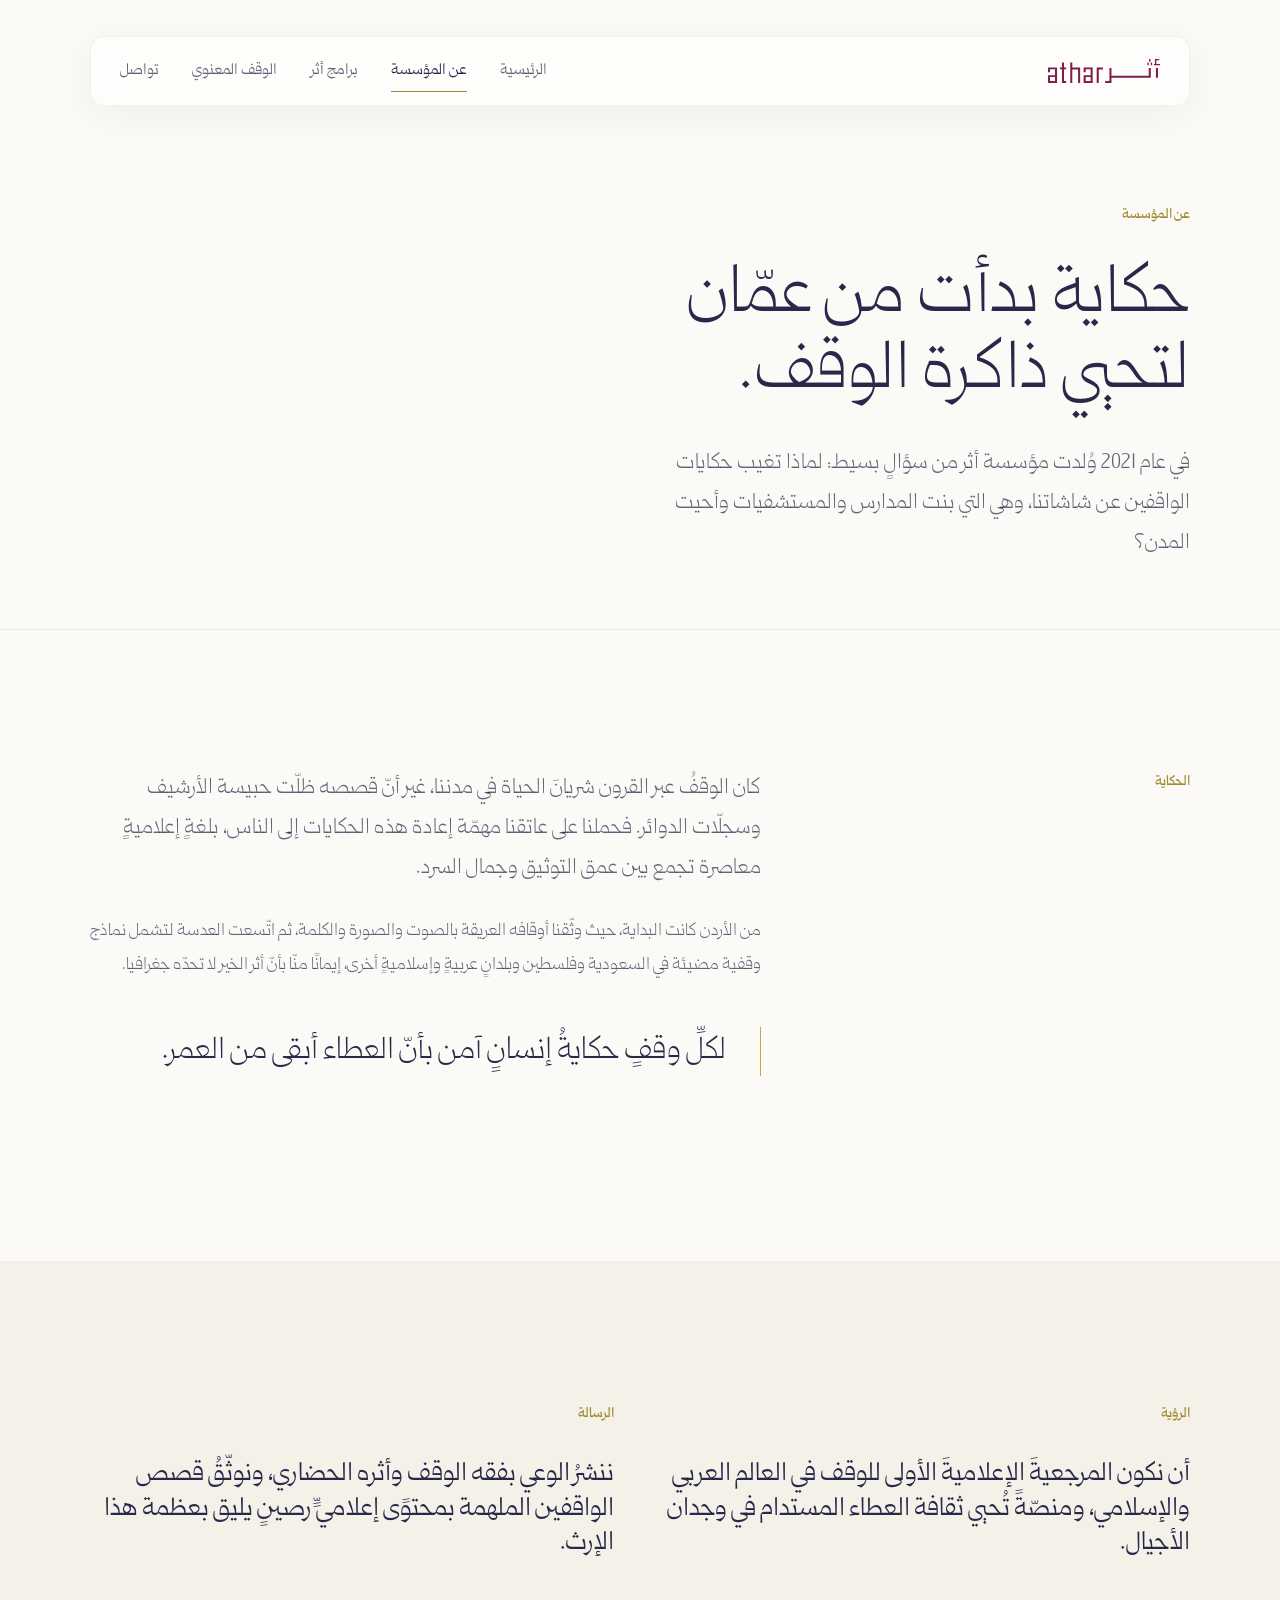
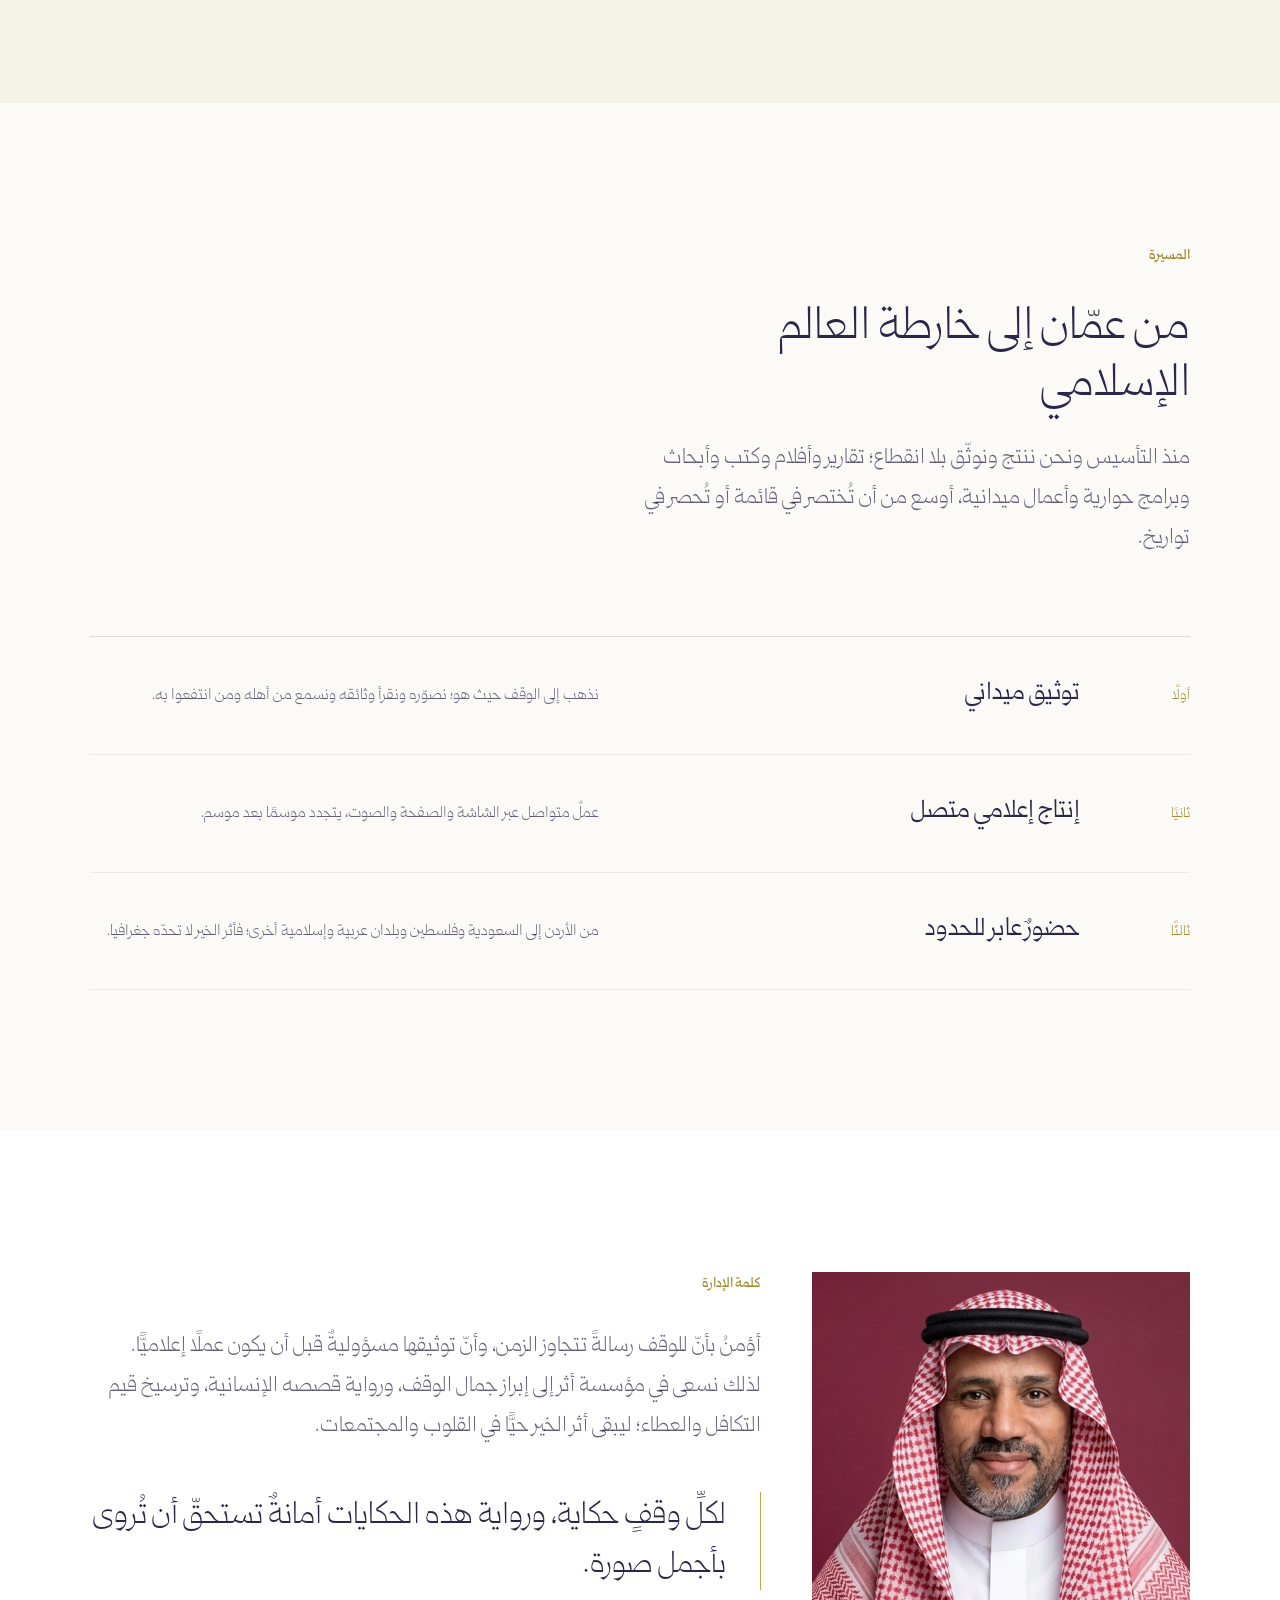
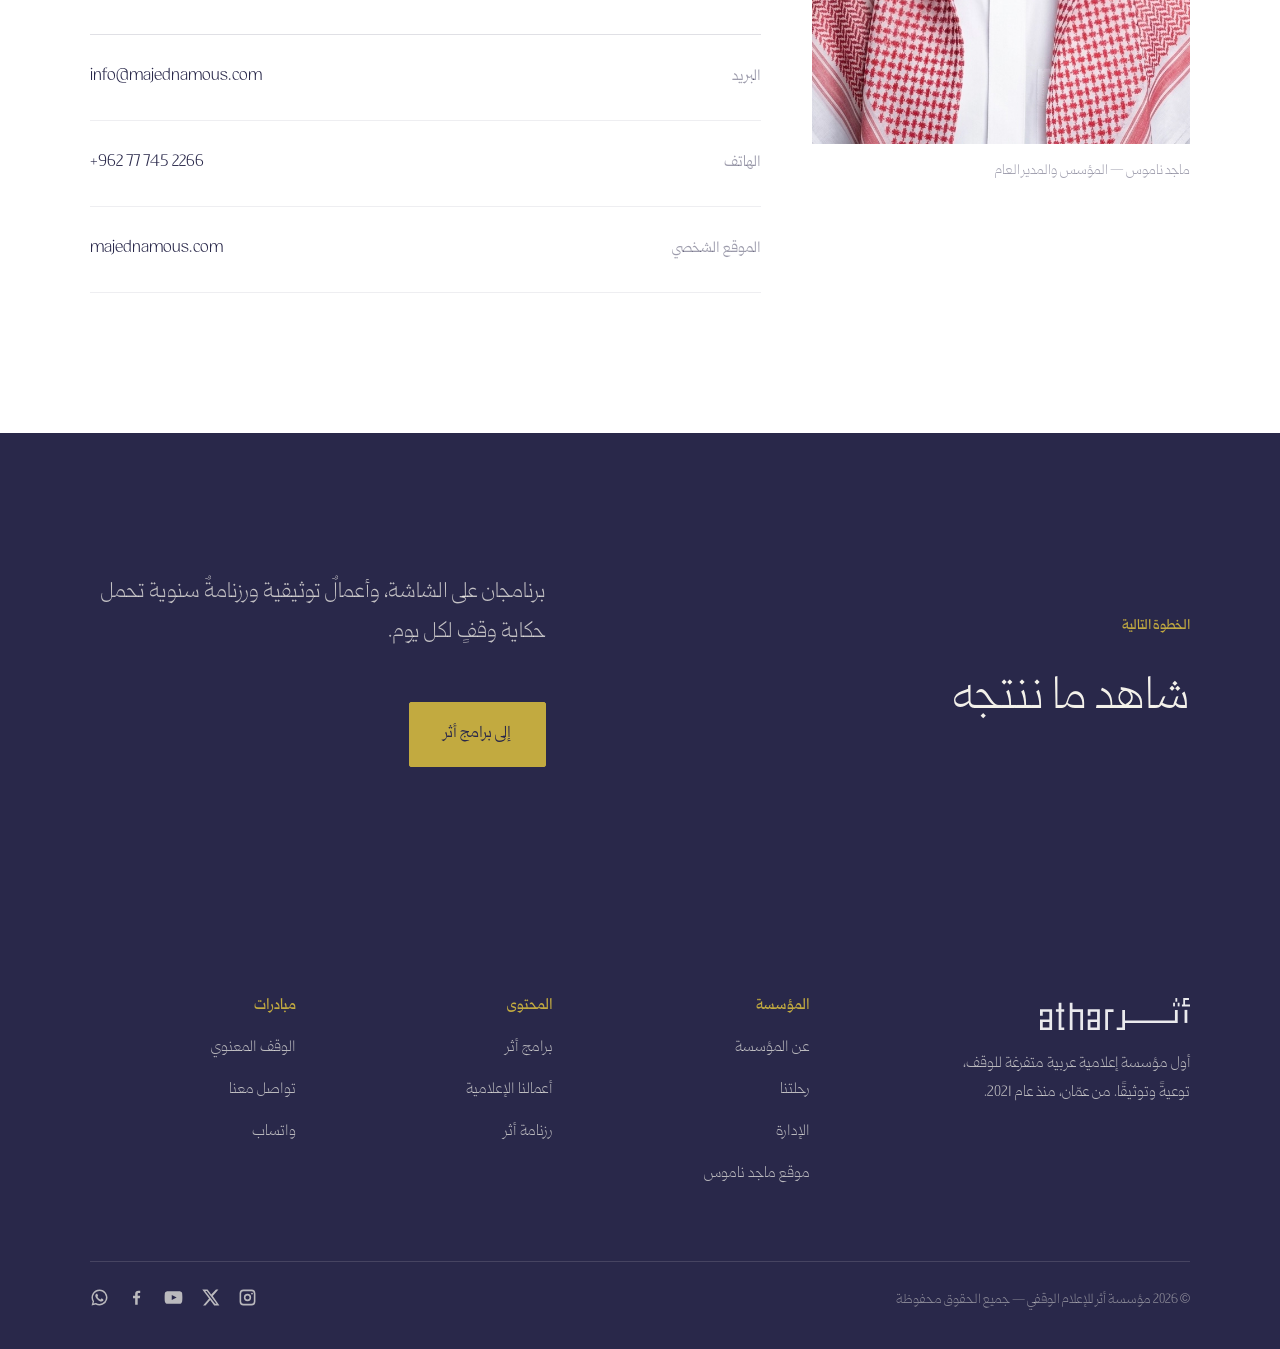
==== about.html @ 93c32d89 "-" ====
<!DOCTYPE html>
<html lang="ar" dir="rtl">
<head>
<meta charset="UTF-8">
<meta name="viewport" content="width=device-width, initial-scale=1">
<title>عن المؤسسة — مؤسسة أثر للإعلام الوقفي</title>
<meta name="description" content="حكاية مؤسسة أثر للإعلام الوقفي منذ تأسيسها في عمّان عام 2021: الرؤية والرسالة، ومسيرة خمس سنوات في توثيق الوقف والتوعية به.">
<link rel="canonical" href="https://atharwaqf.com/about.html">
<meta property="og:type" content="website">
<meta property="og:title" content="عن مؤسسة أثر للإعلام الوقفي">
<meta property="og:description" content="حكاية بدأت من عمّان لتحيي ذاكرة الوقف.">
<meta name="theme-color" content="#fbfaf6">
<link rel="icon" type="image/svg+xml" href="assets/img/logo-v.svg">
<link rel="preload" href="assets/fonts/Qomra-Light.otf" as="font" type="font/otf" crossorigin>
<link rel="stylesheet" href="assets/css/athar.css?v=1">
</head>
<body>
<a href="#main" class="skip-link">تجاوز إلى المحتوى</a>

<header class="header" id="header">
  <div class="container">
    <div class="bar">
      <a href="index.html" class="brand" aria-label="مؤسسة أثر — الصفحة الرئيسية">
        <img src="assets/img/logo-h.svg" alt="مؤسسة أثر للإعلام الوقفي" width="112" height="24">
      </a>
      <nav class="nav" id="nav" aria-label="التنقل الرئيسي">
        <a href="index.html">الرئيسية</a>
        <a href="about.html">عن المؤسسة</a>
        <a href="programs.html">برامج أثر</a>
        <a href="certificate.html">الوقف المعنوي</a>
        <a href="contact.html">تواصل</a>
      </nav>
      <button class="nav-toggle" id="navToggle" aria-expanded="false" aria-controls="nav" aria-label="فتح القائمة">
        <span></span><span></span>
      </button>
    </div>
  </div>
</header>

<main id="main">

  <section class="page-head">
    <div class="container">
      <span class="eyebrow" data-r>عن المؤسسة</span>
      <h1 class="display" data-r>حكاية بدأت من عمّان<br>لتحيي ذاكرة الوقف.</h1>
      <p class="lead" data-r>
        في عام <span class="num">2021</span> وُلدت مؤسسة أثر من سؤالٍ بسيط: لماذا تغيب حكايات
        الواقفين عن شاشاتنا، وهي التي بنت المدارس والمستشفيات وأحيت المدن؟
      </p>
    </div>
  </section>

  <section class="section section--rule">
    <div class="container">
      <div class="grid g-side">
        <div data-r><span class="eyebrow">الحكاية</span></div>
        <div data-r>
          <p class="lead">
            كان الوقفُ عبر القرون شريانَ الحياة في مدننا، غير أنّ قصصه ظلّت حبيسة الأرشيف
            وسجلّات الدوائر. فحملنا على عاتقنا مهمّة إعادة هذه الحكايات إلى الناس، بلغةٍ
            إعلاميةٍ معاصرة تجمع بين عمق التوثيق وجمال السرد.
          </p>
          <p class="muted">
            من الأردن كانت البداية، حيث وثّقنا أوقافه العريقة بالصوت والصورة والكلمة، ثم
            اتّسعت العدسة لتشمل نماذج وقفية مضيئة في السعودية وفلسطين وبلدانٍ عربيةٍ
            وإسلاميةٍ أخرى، إيمانًا منّا بأنّ أثر الخير لا تحدّه جغرافيا.
          </p>
          <blockquote class="quote">
            لكلِّ وقفٍ حكايةُ إنسانٍ آمن بأنّ العطاء أبقى من العمر.
          </blockquote>
        </div>
      </div>
    </div>
  </section>

  <section class="section section--sand">
    <div class="container">
      <div class="grid g-2">
        <div data-r>
          <span class="eyebrow">الرؤية</span>
          <p class="title-sm measure-sm">
            أن نكون المرجعيةَ الإعلاميةَ الأولى للوقف في العالم العربي والإسلامي،
            ومنصّةً تُحيي ثقافة العطاء المستدام في وجدان الأجيال.
          </p>
        </div>
        <div data-r>
          <span class="eyebrow">الرسالة</span>
          <p class="title-sm measure-sm">
            ننشرُ الوعي بفقه الوقف وأثره الحضاري، ونوثّقُ قصص الواقفين الملهمة
            بمحتوًى إعلاميٍّ رصينٍ يليق بعظمة هذا الإرث.
          </p>
        </div>
      </div>
    </div>
  </section>

  <section class="section" id="journey">
    <div class="container">
      <div class="section-head" data-r>
        <span class="eyebrow">المسيرة</span>
        <h2 class="title">من عمّان إلى خارطة العالم الإسلامي</h2>
        <p class="lead">
          منذ التأسيس ونحن ننتج ونوثّق بلا انقطاع؛ تقارير وأفلام وكتب وأبحاث وبرامج
          حوارية وأعمال ميدانية، أوسع من أن تُختصر في قائمة أو تُحصر في تواريخ.
        </p>
      </div>

      <div class="index-list" data-r-group>
        <article class="index-item">
          <span class="n">أولًا</span>
          <h3>توثيق ميداني</h3>
          <p>نذهب إلى الوقف حيث هو؛ نصوّره ونقرأ وثائقه ونسمع من أهله ومن انتفعوا به.</p>
        </article>
        <article class="index-item">
          <span class="n">ثانيًا</span>
          <h3>إنتاج إعلامي متصل</h3>
          <p>عملٌ متواصل عبر الشاشة والصفحة والصوت، يتجدد موسمًا بعد موسم.</p>
        </article>
        <article class="index-item">
          <span class="n">ثالثًا</span>
          <h3>حضورٌ عابر للحدود</h3>
          <p>من الأردن إلى السعودية وفلسطين وبلدان عربية وإسلامية أخرى؛ فأثر الخير لا تحدّه جغرافيا.</p>
        </article>
      </div>
    </div>
  </section>

  <section class="section section--paper" id="management">
    <div class="container">
      <div class="grid g-side">
        <figure class="figure-block" data-r>
          <img src="assets/img/majed.jpg" alt="ماجد ناموس — المؤسس والمدير العام" loading="lazy">
          <figcaption class="figure-cap">ماجد ناموس — المؤسس والمدير العام</figcaption>
        </figure>
        <div data-r>
          <span class="eyebrow">كلمة الإدارة</span>
          <p class="lead">
            أؤمنُ بأنّ للوقف رسالةً تتجاوز الزمن، وأنّ توثيقها مسؤوليةٌ قبل أن يكون عملًا إعلاميًّا.
            لذلك نسعى في مؤسسة أثر إلى إبراز جمال الوقف، ورواية قصصه الإنسانية، وترسيخ قيم
            التكافل والعطاء؛ ليبقى أثر الخير حيًّا في القلوب والمجتمعات.
          </p>
          <blockquote class="quote">
            لكلِّ وقفٍ حكاية، ورواية هذه الحكايات أمانةٌ تستحقّ أن تُروى بأجمل صورة.
          </blockquote>
          <div class="contact-list" style="margin-top:34px">
            <a href="mailto:info@majednamous.com"><b>البريد</b><span class="lat">info@majednamous.com</span></a>
            <a href="tel:+962777452266"><b>الهاتف</b><span class="num">+962 77 745 2266</span></a>
            <a href="https://majednamous.com" target="_blank" rel="noopener"><b>الموقع الشخصي</b><span class="lat">majednamous.com</span></a>
          </div>
        </div>
      </div>
    </div>
  </section>

  <section class="section section--ink">
    <div class="container">
      <div class="cta" style="padding-block:0">
        <div data-r>
          <span class="eyebrow">الخطوة التالية</span>
          <h2 class="title">شاهد ما ننتجه</h2>
        </div>
        <div data-r>
          <p class="lead">برنامجان على الشاشة، وأعمالٌ توثيقية ورزنامةٌ سنوية تحمل حكاية وقفٍ لكل يوم.</p>
          <div class="actions"><a class="btn btn--gold" href="programs.html">إلى برامج أثر</a></div>
        </div>
      </div>
    </div>
  </section>

</main>

<footer class="footer" id="siteFooter"></footer>
<script src="assets/js/athar.js?v=1" defer></script>
</body>
</html>
---- assets/css/athar.css ----
/* ============================================================
   مؤسسة أثر للإعلام الوقفي — نظام التصميم
   تحريري، فاتح، مينمال. HTML5 / CSS3 فقط.
   ============================================================ */

/* ---------- 1. الخطوط ---------- */
@font-face{font-family:'Qomra';src:url('../fonts/Qomra-Light.otf') format('opentype');font-weight:300;font-display:swap}
@font-face{font-family:'Qomra';src:url('../fonts/Qomra-Regular.otf') format('opentype');font-weight:400;font-display:swap}
@font-face{font-family:'Qomra';src:url('../fonts/Qomra-Medium.otf') format('opentype');font-weight:500;font-display:swap}
@font-face{font-family:'Qomra';src:url('../fonts/Qomra-Bold.otf') format('opentype');font-weight:700;font-display:swap}

/* ---------- 2. الرموز ---------- */
:root{
  --ivory:#fbfaf6;
  --paper:#ffffff;
  --sand:#f4f1e9;
  --ink:#29284a;
  --ink-70:rgba(41,40,74,.72);
  --ink-45:rgba(41,40,74,.46);
  --burgundy:#801d4b;
  --burgundy-deep:#5e1437;
  --gold:#c2aa40;
  --gold-deep:#a08a2e;
  --rule:rgba(41,40,74,.14);
  --rule-soft:rgba(41,40,74,.08);

  --container:1220px;
  --gutter:clamp(20px,5vw,60px);
  --section:clamp(76px,11vw,150px);

  --ease:cubic-bezier(.22,.68,.24,1);
  --t:.5s var(--ease);
}

/* ---------- 3. الأساس ---------- */
*,*::before,*::after{box-sizing:border-box}
html{-webkit-text-size-adjust:100%;scroll-behavior:smooth}
@media (prefers-reduced-motion:reduce){html{scroll-behavior:auto}}
body{
  margin:0;background:var(--ivory);color:var(--ink);
  font-family:'Qomra',-apple-system,'Segoe UI',Tahoma,sans-serif;
  font-weight:300;font-size:clamp(1rem,.96rem + .25vw,1.09rem);
  line-height:1.95;letter-spacing:0;
  -webkit-font-smoothing:antialiased;text-rendering:optimizeLegibility;
}
img,svg,video{max-width:100%;display:block}
a{color:inherit;text-decoration:none}
button,input,select{font:inherit;color:inherit}
h1,h2,h3,h4{margin:0;font-weight:300;line-height:1.22;letter-spacing:0}
p{margin:0 0 1.15em}
p:last-child{margin-bottom:0}
::selection{background:rgba(194,170,64,.3)}
:focus-visible{outline:2px solid var(--burgundy);outline-offset:3px;border-radius:2px}
.num,.lat{font-variant-numeric:lining-nums;direction:ltr;unicode-bidi:isolate}

.skip-link{position:absolute;inset-inline-start:-9999px;top:0;z-index:200;background:var(--ink);color:#fff;padding:12px 20px}
.skip-link:focus{inset-inline-start:12px;top:12px}

/* ---------- 4. التخطيط ---------- */
.container{width:100%;max-width:var(--container);margin-inline:auto;padding-inline:var(--gutter)}
.section{padding-block:var(--section)}
.section--rule{border-top:1px solid var(--rule-soft)}
.section--paper{background:var(--paper)}
.section--sand{background:var(--sand)}
.section--ink{background:var(--ink);color:#f3f1ea}
.section--ink .eyebrow{color:var(--gold)}
.section--ink .lead,.section--ink p{color:rgba(243,241,234,.76)}

.grid{display:grid;gap:clamp(28px,4vw,64px)}
.g-2{grid-template-columns:repeat(2,1fr)}
.g-3{grid-template-columns:repeat(3,1fr)}
.g-side{grid-template-columns:minmax(0,.9fr) minmax(0,1.6fr)}
@media (max-width:900px){.g-2,.g-3,.g-side{grid-template-columns:1fr}}

/* ---------- 5. الطباعة ---------- */
.eyebrow{
  display:block;font-size:.85rem;font-weight:500;
  color:var(--gold-deep);margin-bottom:clamp(18px,2.4vw,30px);
}
.display{font-size:clamp(2.5rem,7.4vw,5.6rem);line-height:1.14;font-weight:300}
.title{font-size:clamp(1.85rem,3.6vw,3.05rem);line-height:1.24}
.title-sm{font-size:clamp(1.28rem,2vw,1.6rem);line-height:1.35;font-weight:400}
.lead{font-size:clamp(1.08rem,1.05rem + .5vw,1.35rem);line-height:1.85;color:var(--ink-70)}
.muted{color:var(--ink-70)}
.measure{max-width:62ch}
.measure-sm{max-width:46ch}
.gold{color:var(--gold-deep)}
.burgundy{color:var(--burgundy)}

.section-head{margin-bottom:clamp(44px,6vw,84px);max-width:70ch}
.section-head .lead{margin-top:clamp(18px,2vw,26px)}

/* ---------- 6. الروابط والأزرار ---------- */
.link{
  display:inline-flex;align-items:center;gap:12px;font-weight:400;
  padding-bottom:6px;border-bottom:1px solid var(--rule);transition:border-color var(--t),color var(--t);
}
.link .a{transition:transform var(--t)}
.link:hover{color:var(--burgundy);border-color:var(--burgundy)}
.link:hover .a{transform:translateX(-6px)}

.btn{
  display:inline-flex;align-items:center;justify-content:center;gap:12px;
  padding:16px 34px;border:1px solid var(--ink);border-radius:2px;
  background:var(--ink);color:#fff;font-weight:400;font-size:1rem;cursor:pointer;
  transition:background var(--t),color var(--t),border-color var(--t);
}
.btn:hover{background:var(--burgundy);border-color:var(--burgundy)}
.btn--ghost{background:transparent;color:var(--ink);border-color:var(--rule)}
.btn--ghost:hover{background:transparent;color:var(--burgundy);border-color:var(--burgundy)}
.btn--gold{background:var(--gold);border-color:var(--gold);color:var(--ink)}
.btn--gold:hover{background:var(--gold-deep);border-color:var(--gold-deep);color:#fff}
.actions{display:flex;flex-wrap:wrap;gap:16px;margin-top:clamp(32px,4vw,48px)}

/* ---------- 7. الترويسة ---------- */
.header{position:sticky;top:clamp(10px,1.4vw,18px);z-index:100;padding-top:clamp(10px,1.4vw,18px)}
.bar{
  position:relative;display:flex;align-items:center;justify-content:space-between;gap:24px;
  height:clamp(58px,6vw,70px);padding-inline:clamp(18px,2.4vw,30px);
}
/* الخلفية الزجاجية على طبقة مستقلة حتى لا تحصر القائمة المنسدلة */
.bar::before{
  content:'';position:absolute;inset:0;z-index:-1;border-radius:14px;
  background:rgba(255,255,255,.66);
  backdrop-filter:blur(22px) saturate(150%);-webkit-backdrop-filter:blur(22px) saturate(150%);
  border:1px solid rgba(41,40,74,.06);
  box-shadow:0 8px 34px rgba(41,40,74,.05);
  transition:background var(--t),box-shadow var(--t);
}
.header.is-scrolled .bar::before{background:rgba(255,255,255,.84);box-shadow:0 10px 40px rgba(41,40,74,.07)}
.brand img{width:clamp(88px,9vw,112px);height:auto}
.nav{display:flex;align-items:center;gap:clamp(20px,2.6vw,38px)}
.nav a{position:relative;font-size:.96rem;font-weight:400;color:var(--ink-70);padding-block:6px;transition:color var(--t)}
.nav a::after{content:'';position:absolute;inset-inline-start:0;bottom:0;height:1px;width:0;background:var(--gold-deep);transition:width var(--t)}
.nav a:hover{color:var(--ink)}
.nav a:hover::after,.nav a[aria-current="page"]::after{width:100%}
.nav a[aria-current="page"]{color:var(--ink)}

/* زر القائمة: خطان عريضان فقط */
.nav-toggle{
  display:none;width:34px;height:26px;padding:0;border:0;background:transparent;cursor:pointer;
  flex-direction:column;align-items:flex-end;justify-content:center;gap:6px;
}
.nav-toggle span{display:block;width:28px;height:3px;border-radius:1px;background:var(--ink);transition:transform .38s var(--ease),opacity .28s var(--ease)}
.nav-toggle[aria-expanded="true"] span:nth-child(1){transform:translateY(4.5px) rotate(45deg)}
.nav-toggle[aria-expanded="true"] span:nth-child(2){transform:translateY(-4.5px) rotate(-45deg)}

@media (max-width:900px){
  .nav-toggle{display:flex}
  .nav{
    position:fixed;inset:0;background:rgba(251,250,246,.94);
    backdrop-filter:blur(26px);-webkit-backdrop-filter:blur(26px);
    flex-direction:column;justify-content:center;align-items:flex-start;gap:6px;padding:0 var(--gutter);
    opacity:0;visibility:hidden;transform:translateY(-6px);
    transition:opacity .4s var(--ease),transform .4s var(--ease),visibility .4s;
  }
  .nav.is-open{opacity:1;visibility:visible;transform:none}
  .nav a{font-size:clamp(1.55rem,7vw,2.1rem);color:var(--ink);padding-block:16px;width:100%;border-bottom:1px solid var(--rule-soft)}
  .nav a::after{display:none}
}

/* ---------- 8. الواجهة ---------- */
.hero{padding-block:clamp(70px,10vw,140px) clamp(50px,7vw,96px)}
.hero .display{max-width:16ch}
.hero .lead{margin-top:clamp(26px,3vw,40px);max-width:52ch}
.hero-meta{
  margin-top:clamp(56px,8vw,104px);padding-top:clamp(26px,3vw,38px);
  border-top:1px solid var(--rule);display:grid;grid-template-columns:repeat(3,1fr);gap:24px;
}
.hero-meta div{display:flex;flex-direction:column;gap:6px}
.hero-meta b{font-size:clamp(1.6rem,2.6vw,2.3rem);font-weight:300;line-height:1}
.hero-meta span{font-size:.92rem;color:var(--ink-45)}
@media (max-width:640px){.hero-meta{grid-template-columns:1fr;gap:22px}}

/* شريط بصري رفيع */
.strip{display:grid;grid-template-columns:repeat(4,1fr);gap:2px;background:var(--rule-soft)}
.strip figure{margin:0;aspect-ratio:9/13;overflow:hidden;background:var(--sand)}
.strip video,.strip img{width:100%;height:100%;object-fit:cover;filter:saturate(.92)}
@media (max-width:760px){.strip{grid-template-columns:repeat(2,1fr)}}

/* ---------- 9. القوائم التحريرية ---------- */
.index-list{border-top:1px solid var(--rule)}
.index-item{
  display:grid;grid-template-columns:4.5rem minmax(0,1fr) minmax(0,1.15fr);gap:clamp(16px,3vw,48px);
  padding-block:clamp(26px,3.4vw,42px);border-bottom:1px solid var(--rule-soft);align-items:baseline;
}
.index-item .n{font-size:.9rem;color:var(--gold-deep)}
.index-item h3{font-size:clamp(1.2rem,2vw,1.55rem);font-weight:400}
.index-item p{color:var(--ink-70);font-size:.98rem;margin:0}
@media (max-width:760px){
  .index-item{grid-template-columns:3rem 1fr;gap:14px}
  .index-item p{grid-column:2}
}

/* ---------- 10. الزمن ---------- */
.timeline{border-top:1px solid var(--rule);margin-top:clamp(30px,4vw,50px)}
.tl-row{
  display:grid;grid-template-columns:7rem 1fr;gap:clamp(18px,3vw,44px);
  padding-block:clamp(22px,2.8vw,34px);border-bottom:1px solid var(--rule-soft);
}
.tl-row .y{font-size:1.15rem;color:var(--gold-deep)}
.tl-row h3{font-size:clamp(1.1rem,1.7vw,1.35rem);font-weight:400;margin-bottom:8px}
.tl-row p{color:var(--ink-70);font-size:.97rem;margin:0}
@media (max-width:640px){.tl-row{grid-template-columns:5rem 1fr}}

/* ---------- 11. البرامج ---------- */
.program{border-top:1px solid var(--rule);padding-top:clamp(34px,4vw,56px);margin-top:clamp(46px,6vw,80px)}
.program:first-of-type{margin-top:0}
.program-grid{display:grid;grid-template-columns:minmax(0,1fr) minmax(0,1.25fr);gap:clamp(28px,4vw,64px);align-items:start}
@media (max-width:900px){.program-grid{grid-template-columns:1fr}}
.program-portrait{margin:0;aspect-ratio:4/5;overflow:hidden;background:var(--sand)}
.program-portrait img{width:100%;height:100%;object-fit:cover;filter:grayscale(.12) saturate(.95)}
.program h3{font-size:clamp(1.7rem,3vw,2.4rem);margin-bottom:10px}
.program .host{color:var(--gold-deep);font-size:.95rem;margin-bottom:20px}
.frame{aspect-ratio:16/9;background:var(--ink);margin-top:clamp(30px,4vw,48px)}
.program-grid + .frame{margin-top:clamp(34px,4.5vw,56px)}
.frame iframe{width:100%;height:100%;border:0;display:block}

/* ---------- 12. صورة ونص ---------- */
.figure-block{margin:0}
.figure-block img{width:100%;aspect-ratio:4/5;object-fit:cover;background:var(--sand)}
.figure-cap{margin-top:14px;font-size:.88rem;color:var(--ink-45)}
.quote{
  font-size:clamp(1.3rem,2.4vw,1.95rem);line-height:1.6;font-weight:300;
  border-right:1px solid var(--gold);padding-right:clamp(20px,3vw,34px);
  margin:clamp(28px,4vw,44px) 0;
}

/* البيت الشعري */
.verse{text-align:center;padding-block:clamp(70px,10vw,130px)}
.verse p{font-size:clamp(1.6rem,4.2vw,3.1rem);line-height:1.75;font-weight:300;margin:0}
.verse span{display:block}

/* ---------- 13. المعرض ---------- */
.gallery{display:grid;grid-template-columns:repeat(4,1fr);gap:clamp(10px,1.4vw,18px)}
.gallery img{width:100%;aspect-ratio:9/16;object-fit:cover;background:var(--sand)}
@media (max-width:760px){.gallery{grid-template-columns:repeat(2,1fr)}}

/* ---------- 14. نداء ---------- */
.cta{
  display:grid;grid-template-columns:minmax(0,1.3fr) minmax(0,1fr);gap:clamp(26px,4vw,60px);
  align-items:center;padding-block:clamp(56px,8vw,110px);
}
@media (max-width:900px){.cta{grid-template-columns:1fr}}

/* ---------- 15. بيانات التواصل ---------- */
.contact-list{border-top:1px solid var(--rule)}
.contact-list a,.contact-list div{
  display:flex;justify-content:space-between;align-items:baseline;gap:20px;
  padding-block:clamp(18px,2.4vw,26px);border-bottom:1px solid var(--rule-soft);
  transition:color var(--t),padding var(--t);
}
.contact-list a:hover{color:var(--burgundy);padding-inline-start:8px}
.contact-list b{font-weight:400;color:var(--ink-45);font-size:.95rem}
.contact-list span{font-size:1.05rem}

/* ---------- 16. التذييل ---------- */
.footer{background:var(--ink);color:rgba(243,241,234,.72);padding-block:clamp(56px,7vw,96px) 34px;margin-top:0}
.footer a{color:rgba(243,241,234,.72);transition:color var(--t)}
.footer a:hover{color:var(--gold)}
.footer-grid{display:grid;grid-template-columns:minmax(0,1.6fr) repeat(3,minmax(0,1fr));gap:clamp(28px,4vw,56px)}
@media (max-width:900px){.footer-grid{grid-template-columns:1fr 1fr;gap:34px}}
@media (max-width:560px){.footer-grid{grid-template-columns:1fr}}
.footer-brand img{width:150px;margin-bottom:20px;filter:brightness(0) invert(1) opacity(.9)}
.footer-brand p{font-size:.95rem;max-width:34ch;line-height:1.9}
.footer h4{font-size:.9rem;font-weight:500;color:var(--gold);margin-bottom:18px}
.footer nav{display:flex;flex-direction:column;gap:12px;font-size:.96rem}
.footer-bottom{
  margin-top:clamp(44px,6vw,72px);padding-top:26px;border-top:1px solid rgba(243,241,234,.14);
  display:flex;flex-wrap:wrap;gap:14px;justify-content:space-between;font-size:.85rem;color:rgba(243,241,234,.5);
}
.footer-social{display:flex;gap:18px}
.footer-social a{display:inline-flex}
.footer-social svg{width:19px;height:19px;fill:currentColor}

/* ---------- 17. صفحة داخلية ---------- */
.page-head{padding-block:clamp(72px,9vw,124px) clamp(34px,5vw,66px)}
.page-head .display{font-size:clamp(2.2rem,5.6vw,4.2rem);max-width:18ch}
.page-head .lead{margin-top:clamp(22px,2.6vw,32px);max-width:56ch}

/* ---------- 18. الشهادة ---------- */
.cert-grid{display:grid;grid-template-columns:minmax(0,.85fr) minmax(0,1.15fr);gap:clamp(30px,4vw,64px);align-items:start}
@media (max-width:900px){.cert-grid{grid-template-columns:1fr}}
.cert-form{border-top:1px solid var(--rule);padding-top:clamp(26px,3vw,38px)}
.field{margin-bottom:clamp(22px,3vw,32px)}
.field > label,.field-label{display:block;font-size:.95rem;color:var(--ink-45);margin-bottom:10px}
.field input[type="text"]{
  width:100%;padding:14px 0;background:transparent;border:0;border-bottom:1px solid var(--rule);
  font-size:1.08rem;transition:border-color var(--t);
}
.field input[type="text"]:focus{outline:none;border-bottom-color:var(--burgundy)}
.field input::placeholder{color:var(--ink-45);font-weight:300}
.hint{display:block;margin-top:10px;font-size:.84rem;color:var(--ink-45)}
.switch{display:flex;gap:0;border:1px solid var(--rule);border-radius:2px;overflow:hidden;width:max-content}
.switch input{position:absolute;opacity:0;pointer-events:none}
.switch label{padding:12px 30px;cursor:pointer;font-size:.98rem;color:var(--ink-70);transition:background var(--t),color var(--t)}
.switch input:checked + label{background:var(--ink);color:#fff}
.switch input:focus-visible + label{outline:2px solid var(--burgundy);outline-offset:-2px}
.cert-canvas{border:1px solid var(--rule);background:var(--paper)}
.cert-canvas canvas{width:100%;height:auto;display:block}
.cert-msg{margin-top:20px;font-size:.95rem;min-height:1.5em}
.cert-msg.error{color:var(--burgundy)}
.cert-msg.success{color:var(--gold-deep)}
.steps{display:grid;grid-template-columns:repeat(3,1fr);gap:clamp(20px,3vw,44px);border-top:1px solid var(--rule);padding-top:clamp(24px,3vw,34px);margin-bottom:clamp(40px,5vw,70px)}
.steps h4{font-size:1.05rem;font-weight:400;margin-bottom:8px}
.steps p{font-size:.93rem;color:var(--ink-70);margin:0}
.steps .n{display:block;font-size:.9rem;color:var(--gold-deep);margin-bottom:12px}
@media (max-width:760px){.steps{grid-template-columns:1fr;gap:26px}}

/* ---------- 19. الحركة ---------- */
[data-r]{opacity:0;transform:translateY(14px);transition:opacity .8s var(--ease),transform .8s var(--ease)}
[data-r].in{opacity:1;transform:none}
[data-r-group] > *{opacity:0;transform:translateY(14px);transition:opacity .8s var(--ease),transform .8s var(--ease)}
[data-r-group].in > *{opacity:1;transform:none}
@media (prefers-reduced-motion:reduce){
  [data-r],[data-r-group] > *{opacity:1;transform:none;transition:none}
}

/* ---------- 20. حماية الوسائط ---------- */
img,video,canvas,picture,svg{
  -webkit-user-drag:none;-khtml-user-drag:none;-moz-user-drag:none;-o-user-drag:none;user-drag:none;
  -webkit-user-select:none;-ms-user-select:none;user-select:none;
  -webkit-touch-callout:none;
}
/* الوسائط لا تلتقط مؤشر الفأرة، فلا تظهر خيارات الصورة في قائمة الزر الأيمن */
.strip video,.strip img,.gallery img,.program-portrait img,.figure-block img,
.cert-canvas canvas,.brand img,.footer-brand img{pointer-events:none}
/* طبقة شفافة فوق الوسائط تمنع السحب والحفظ المباشر */
.strip figure,.program-portrait,.figure-block,.cert-canvas{position:relative}
.strip figure::after,.program-portrait::after,.figure-block::after,.cert-canvas::after{
  content:'';position:absolute;inset:0;z-index:2;background:transparent
}
.gallery{position:relative}
.gallery::after{content:'';position:absolute;inset:0;z-index:2;background:transparent}
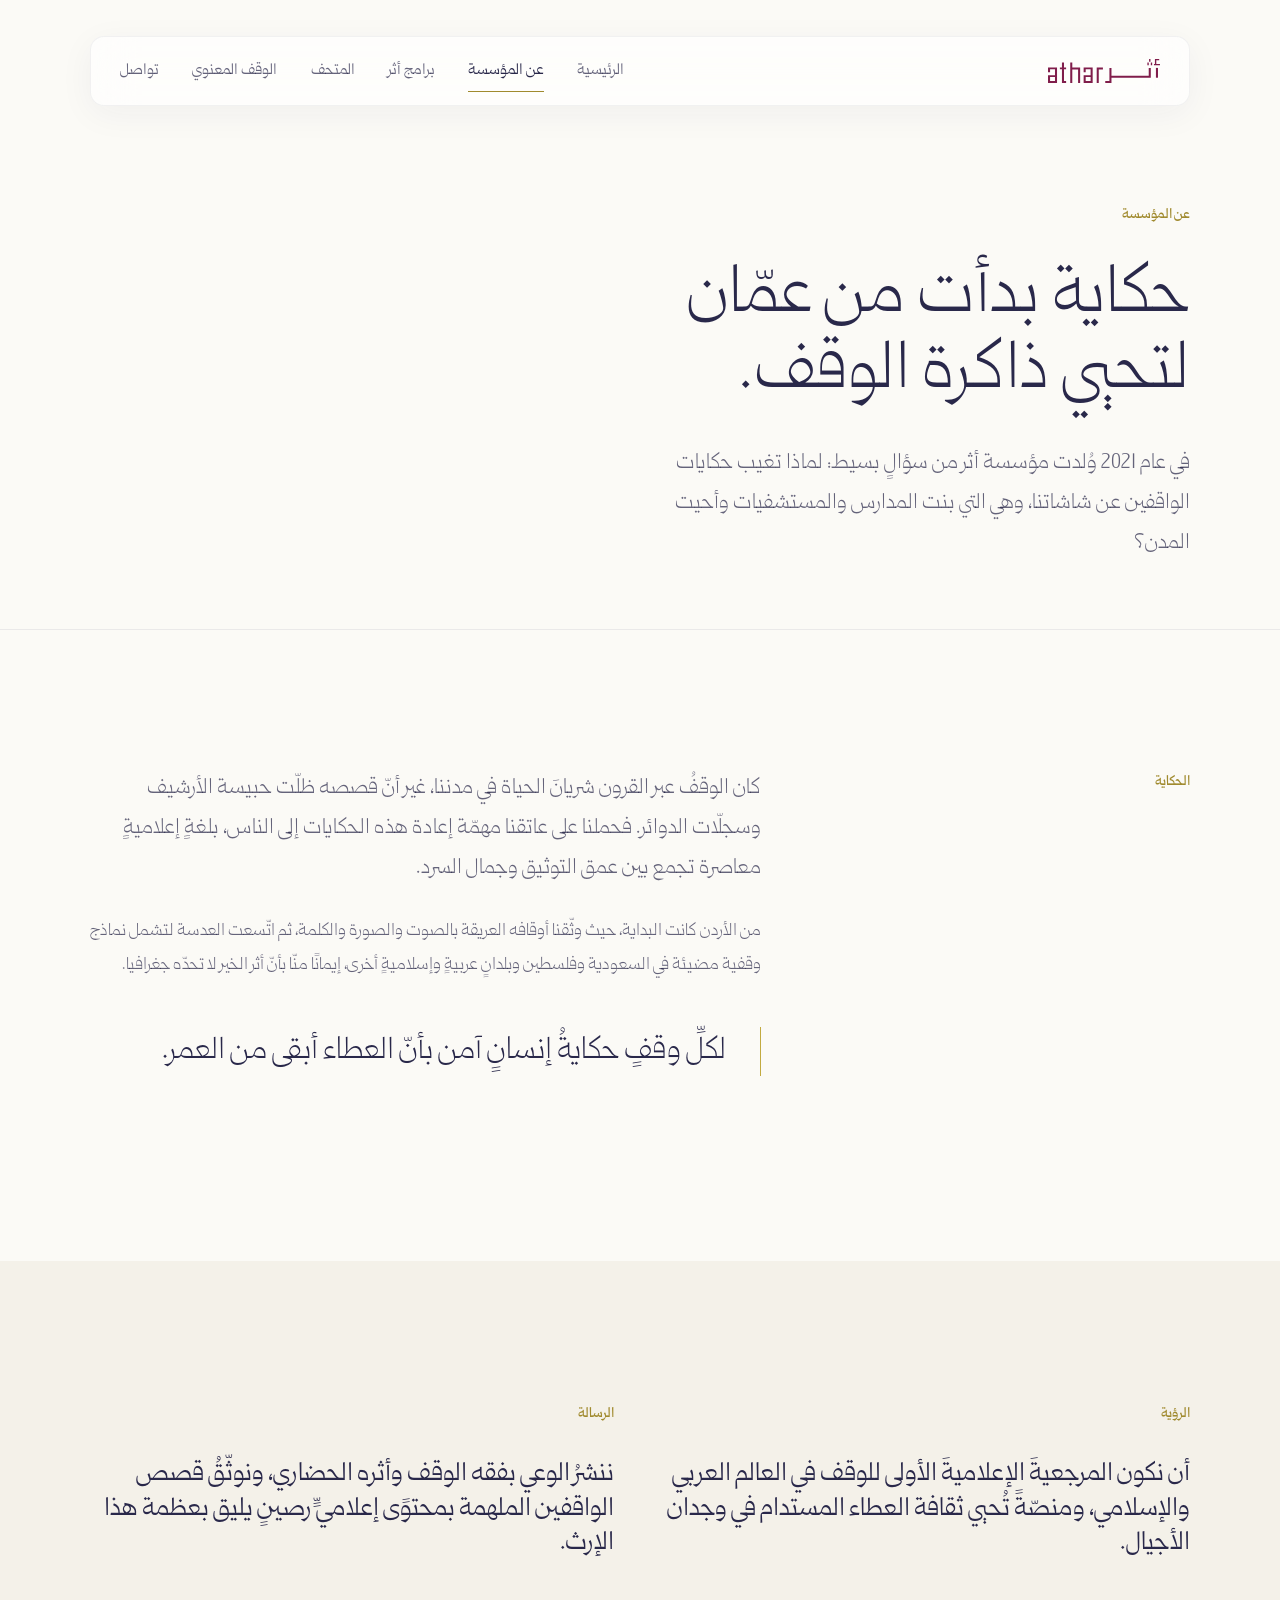
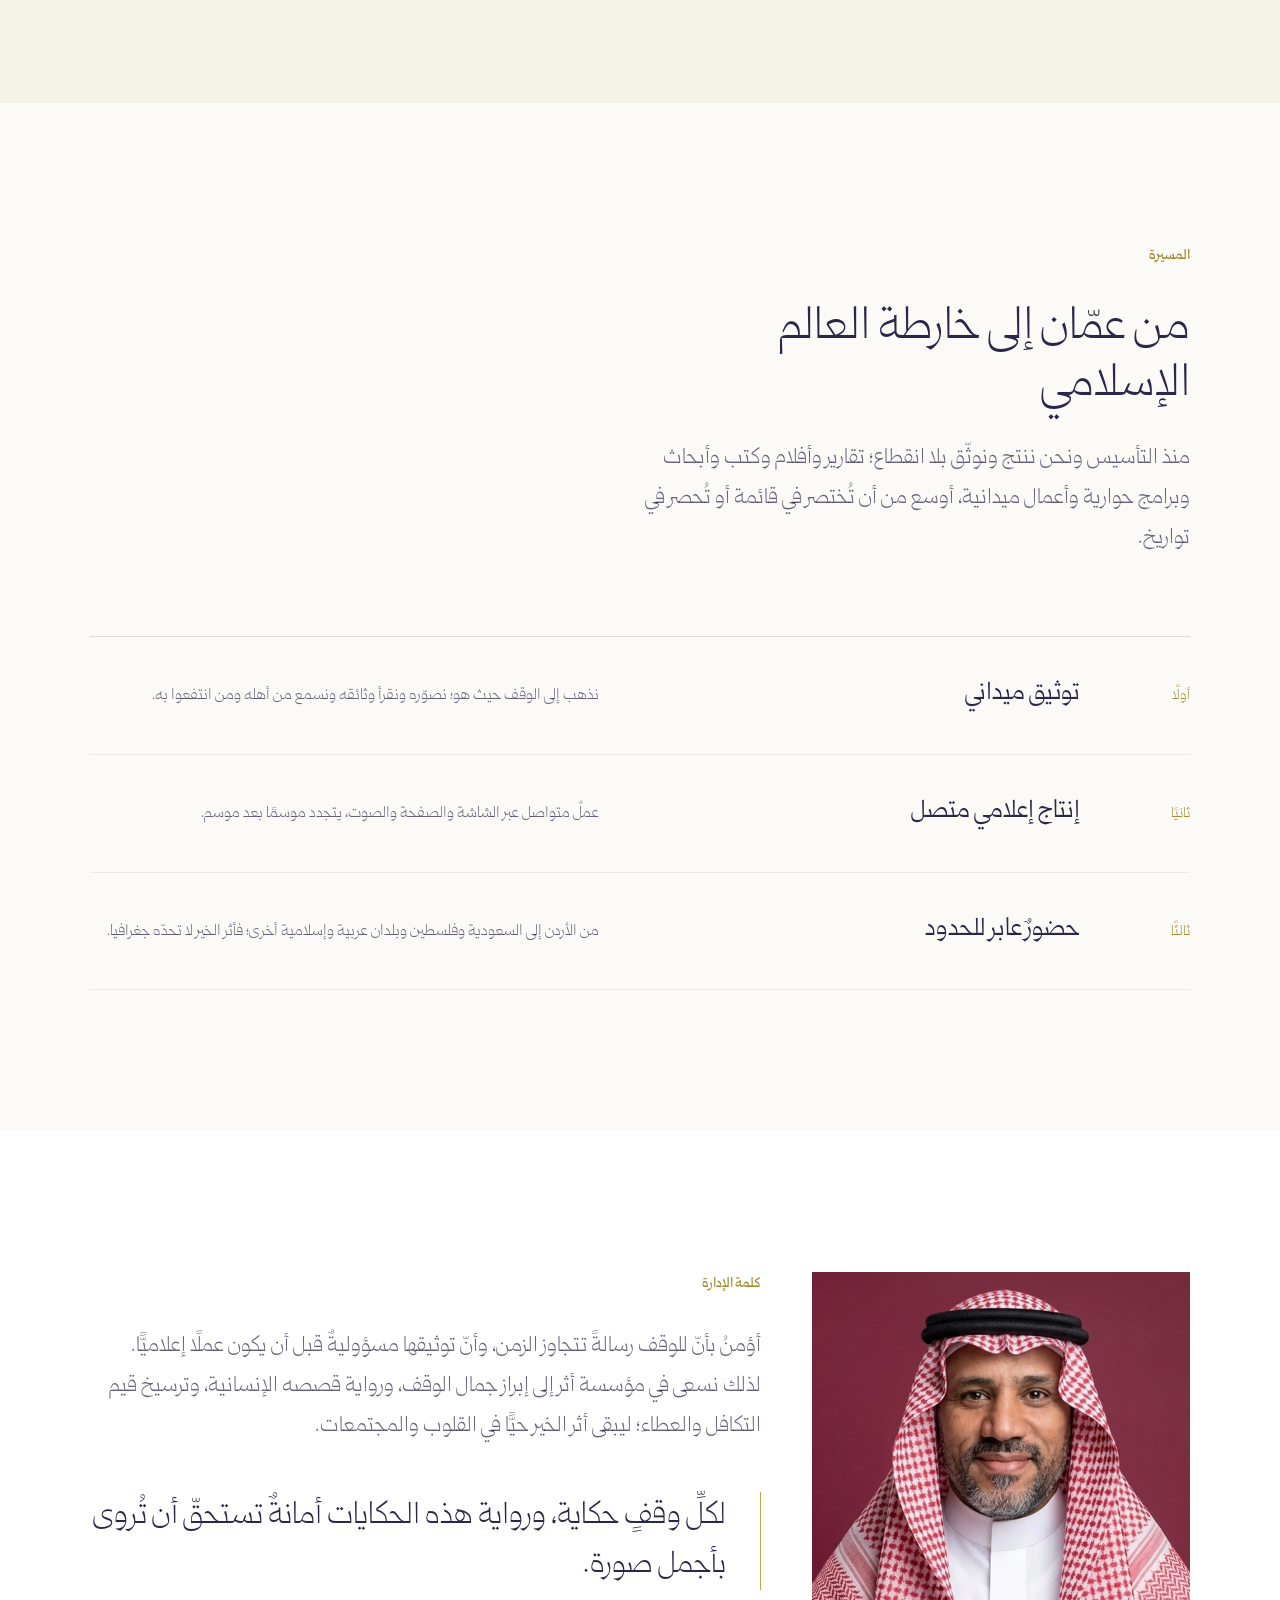
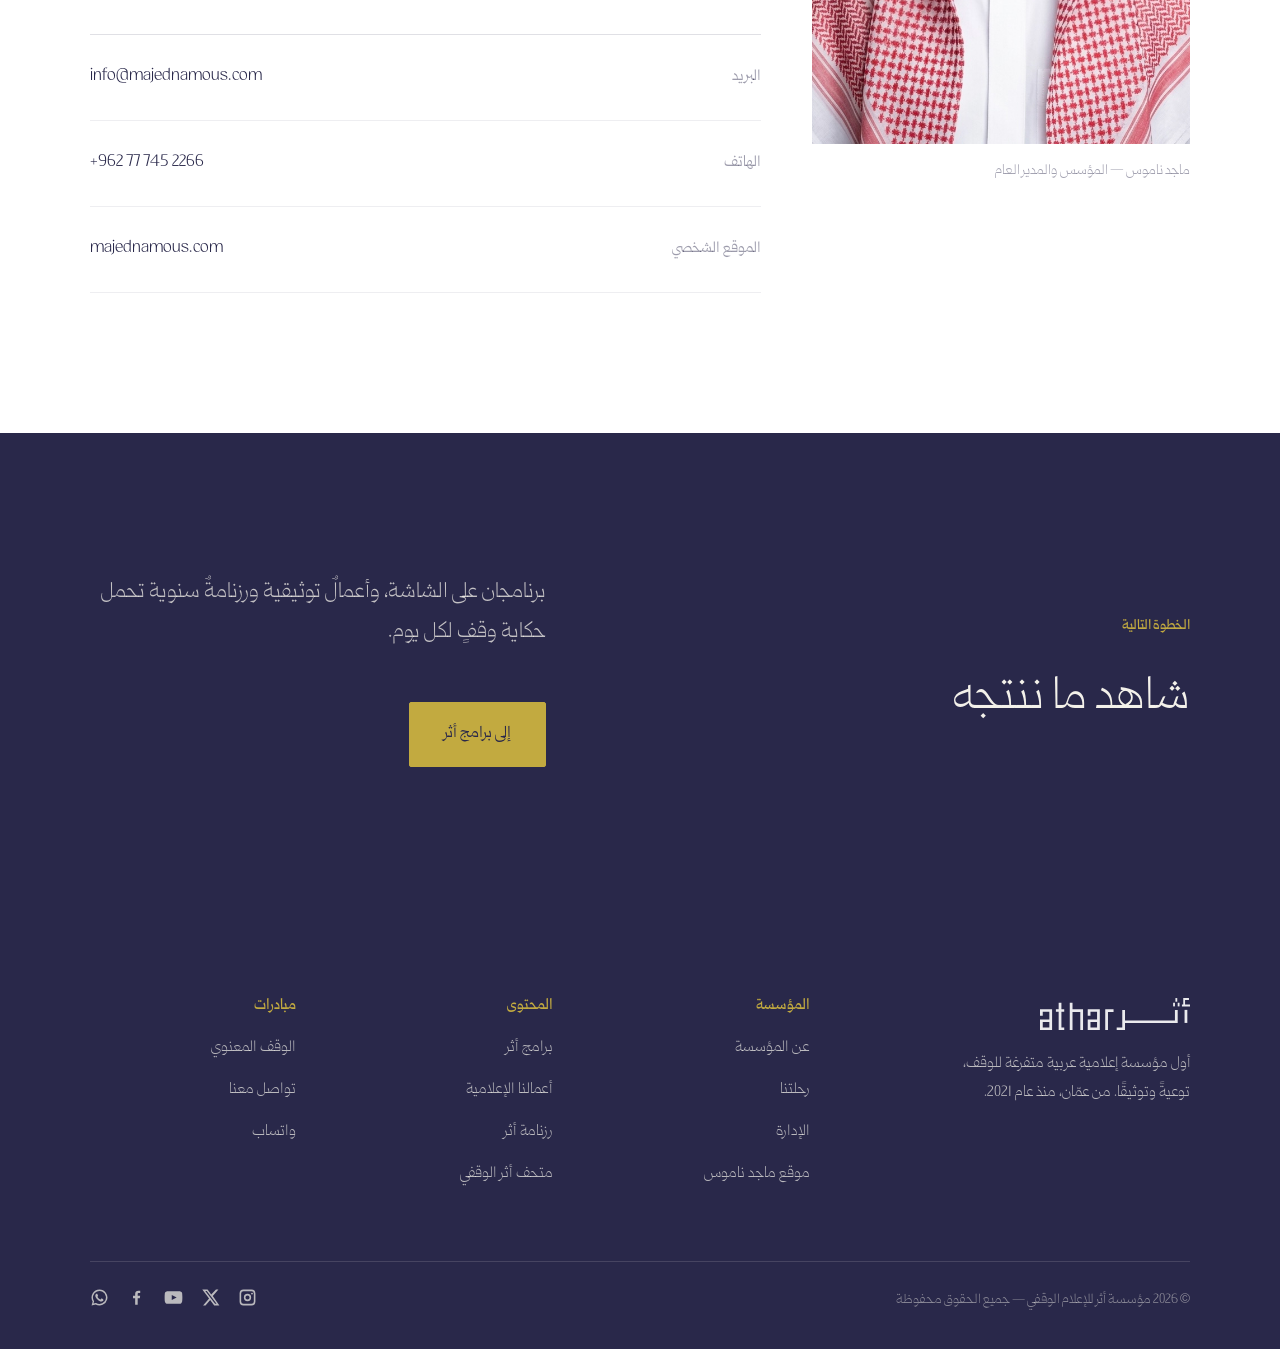
==== commit bc5bd763: "-" ====
--- a/about.html
+++ b/about.html
@@ -27,6 +27,7 @@
         <a href="index.html">الرئيسية</a>
         <a href="about.html">عن المؤسسة</a>
         <a href="programs.html">برامج أثر</a>
+        <a href="museum.html">المتحف</a>
         <a href="certificate.html">الوقف المعنوي</a>
         <a href="contact.html">تواصل</a>
       </nav>
--- a/assets/css/athar.css
+++ b/assets/css/athar.css
@@ -324,11 +324,31 @@
 }
 /* الوسائط لا تلتقط مؤشر الفأرة، فلا تظهر خيارات الصورة في قائمة الزر الأيمن */
 .strip video,.strip img,.gallery img,.program-portrait img,.figure-block img,
-.cert-canvas canvas,.brand img,.footer-brand img{pointer-events:none}
+.cert-canvas canvas,.brand img,.footer-brand img,.banner-card figure img{pointer-events:none}
 /* طبقة شفافة فوق الوسائط تمنع السحب والحفظ المباشر */
-.strip figure,.program-portrait,.figure-block,.cert-canvas{position:relative}
-.strip figure::after,.program-portrait::after,.figure-block::after,.cert-canvas::after{
+.strip figure,.program-portrait,.figure-block,.cert-canvas,.banner-card figure{position:relative}
+.strip figure::after,.program-portrait::after,.figure-block::after,.cert-canvas::after,.banner-card figure::after{
   content:'';position:absolute;inset:0;z-index:2;background:transparent
 }
 .gallery{position:relative}
 .gallery::after{content:'';position:absolute;inset:0;z-index:2;background:transparent}
+
+/* ---------- 21. متحف أثر الوقفي ---------- */
+.museum-intro{display:grid;grid-template-columns:minmax(0,1fr) minmax(0,1fr);gap:clamp(24px,4vw,60px);align-items:end}
+@media (max-width:900px){.museum-intro{grid-template-columns:1fr}}
+.museum-grid{display:grid;grid-template-columns:repeat(3,1fr);gap:clamp(30px,3.6vw,58px)}
+@media (max-width:960px){.museum-grid{grid-template-columns:repeat(2,1fr)}}
+@media (max-width:560px){.museum-grid{grid-template-columns:1fr}}
+.banner-card figure{margin:0;position:relative;aspect-ratio:1/2;overflow:hidden;background:var(--sand);border:1px solid var(--rule-soft)}
+.banner-card figure img{width:100%;height:100%;object-fit:cover;transition:transform 1.1s var(--ease)}
+.banner-card:hover figure img{transform:scale(1.025)}
+.banner-card h3{margin-top:clamp(16px,1.6vw,22px);font-size:clamp(1.08rem,1.5vw,1.28rem);font-weight:400}
+.banner-card p{margin:8px 0 0;font-size:.93rem;color:var(--ink-70);line-height:1.75}
+.banner-card .dl{
+  margin-top:16px;display:inline-flex;align-items:center;gap:10px;font-size:.9rem;color:var(--ink-45);
+  border-bottom:1px solid var(--rule);padding-bottom:6px;transition:color var(--t),border-color var(--t);
+}
+.banner-card .dl svg{width:15px;height:15px;stroke:currentColor;fill:none;stroke-width:1.6;stroke-linecap:round;stroke-linejoin:round}
+.banner-card .dl:hover{color:var(--burgundy);border-color:var(--burgundy)}
+.museum-note{margin-top:clamp(50px,6vw,86px);padding-top:clamp(24px,3vw,34px);border-top:1px solid var(--rule);
+  display:flex;flex-wrap:wrap;gap:16px;justify-content:space-between;align-items:baseline;font-size:.92rem;color:var(--ink-45)}
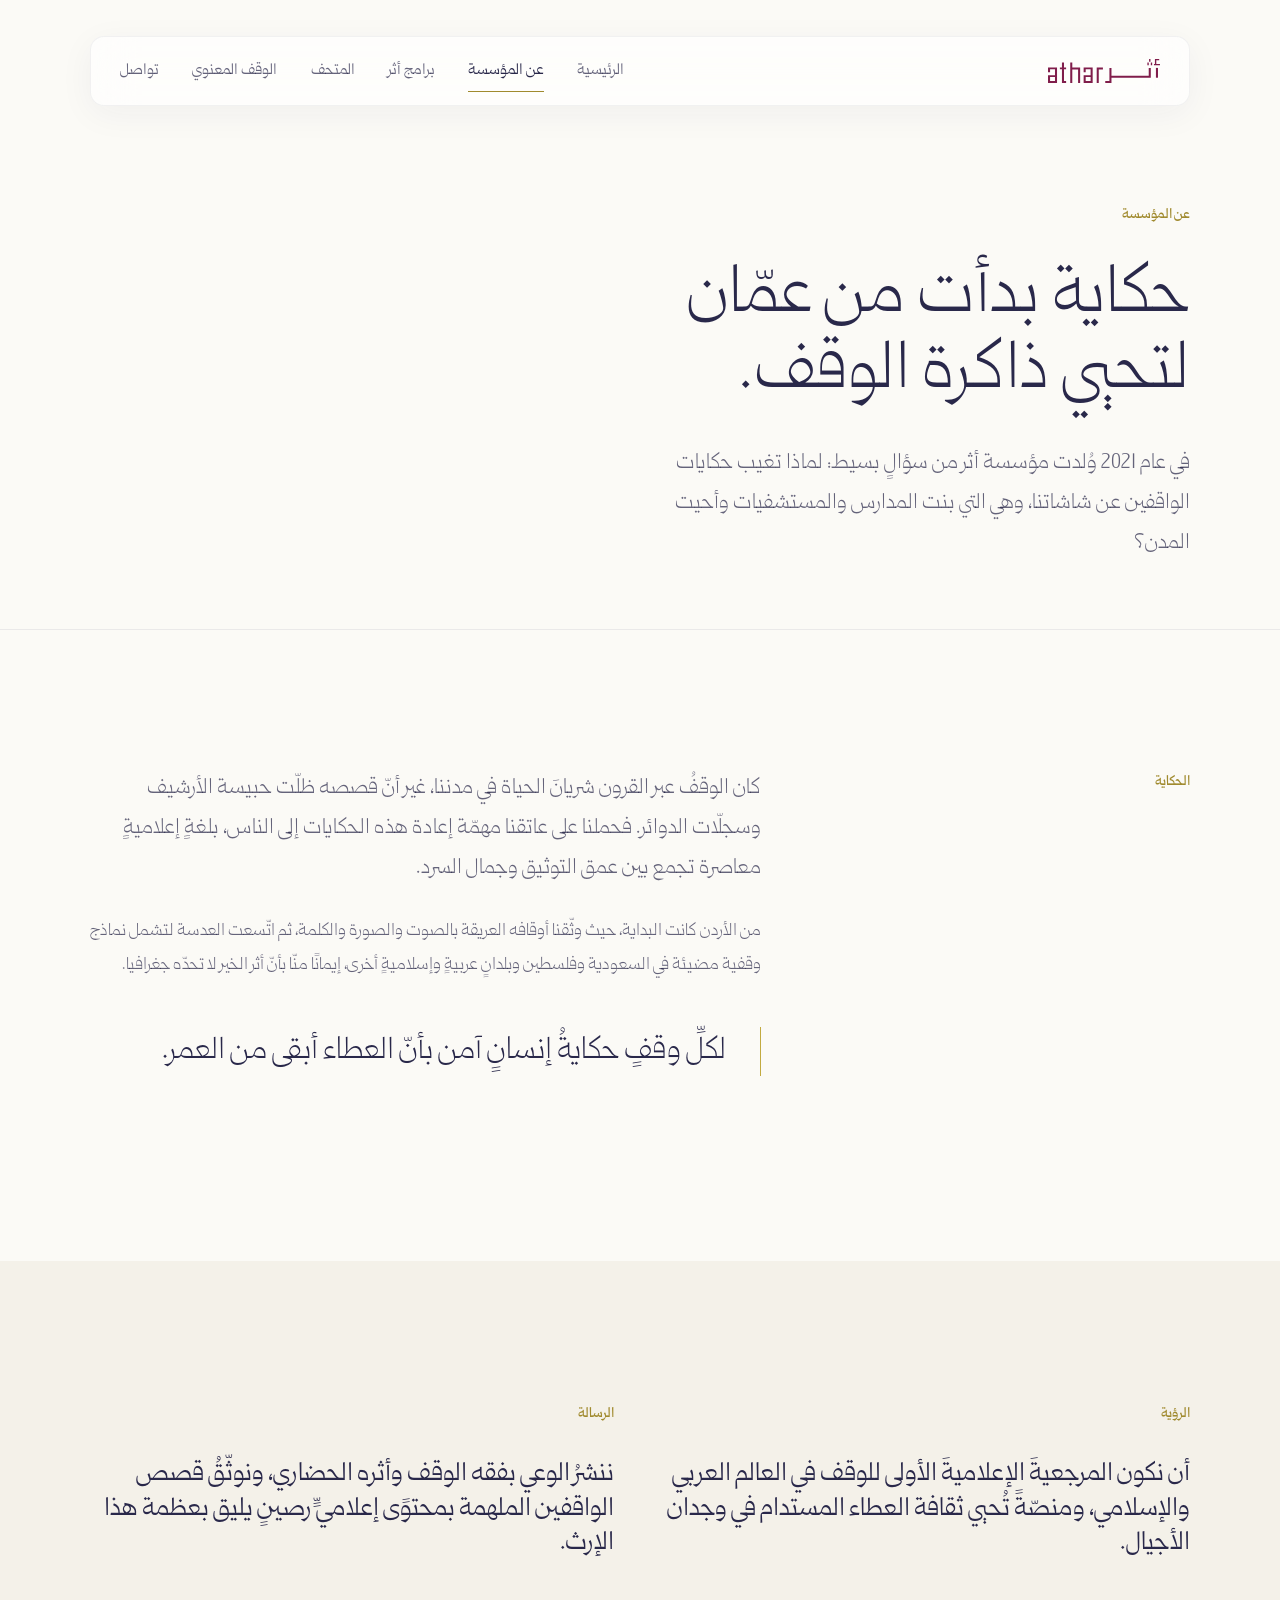
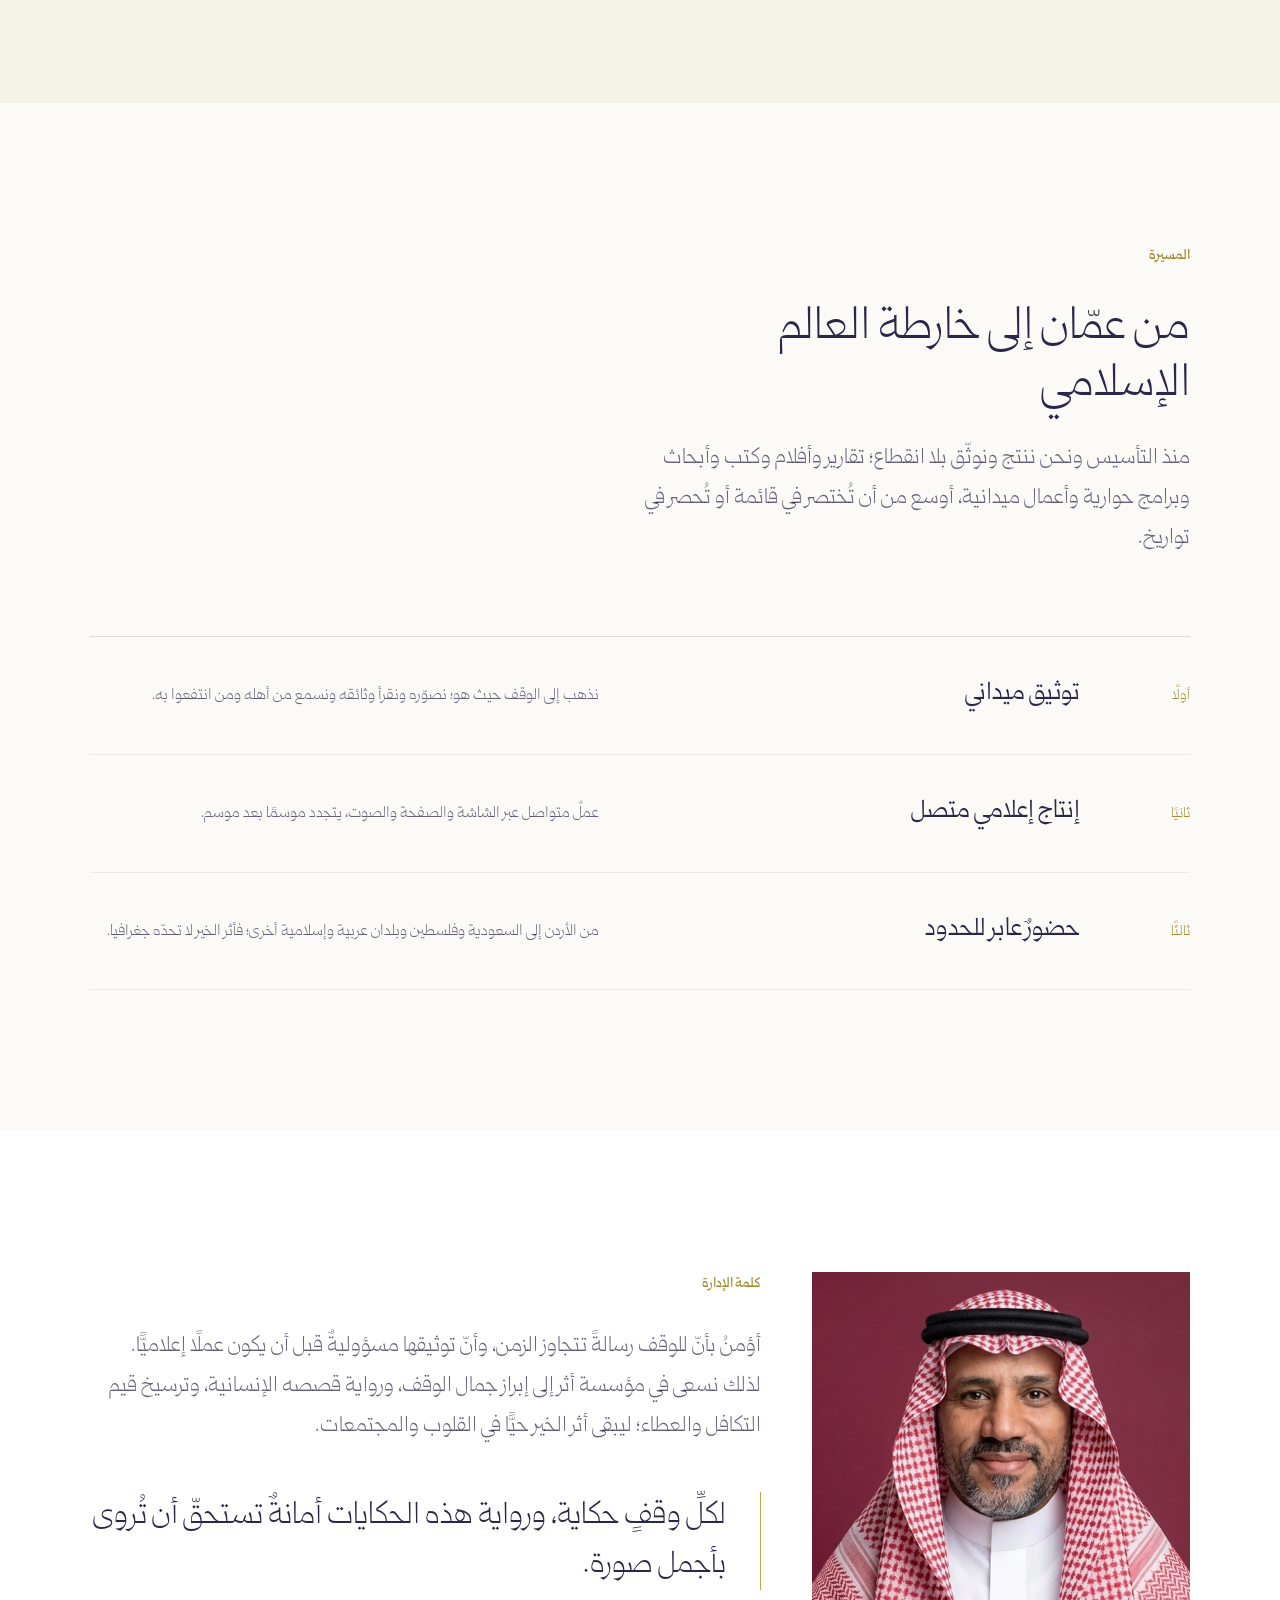
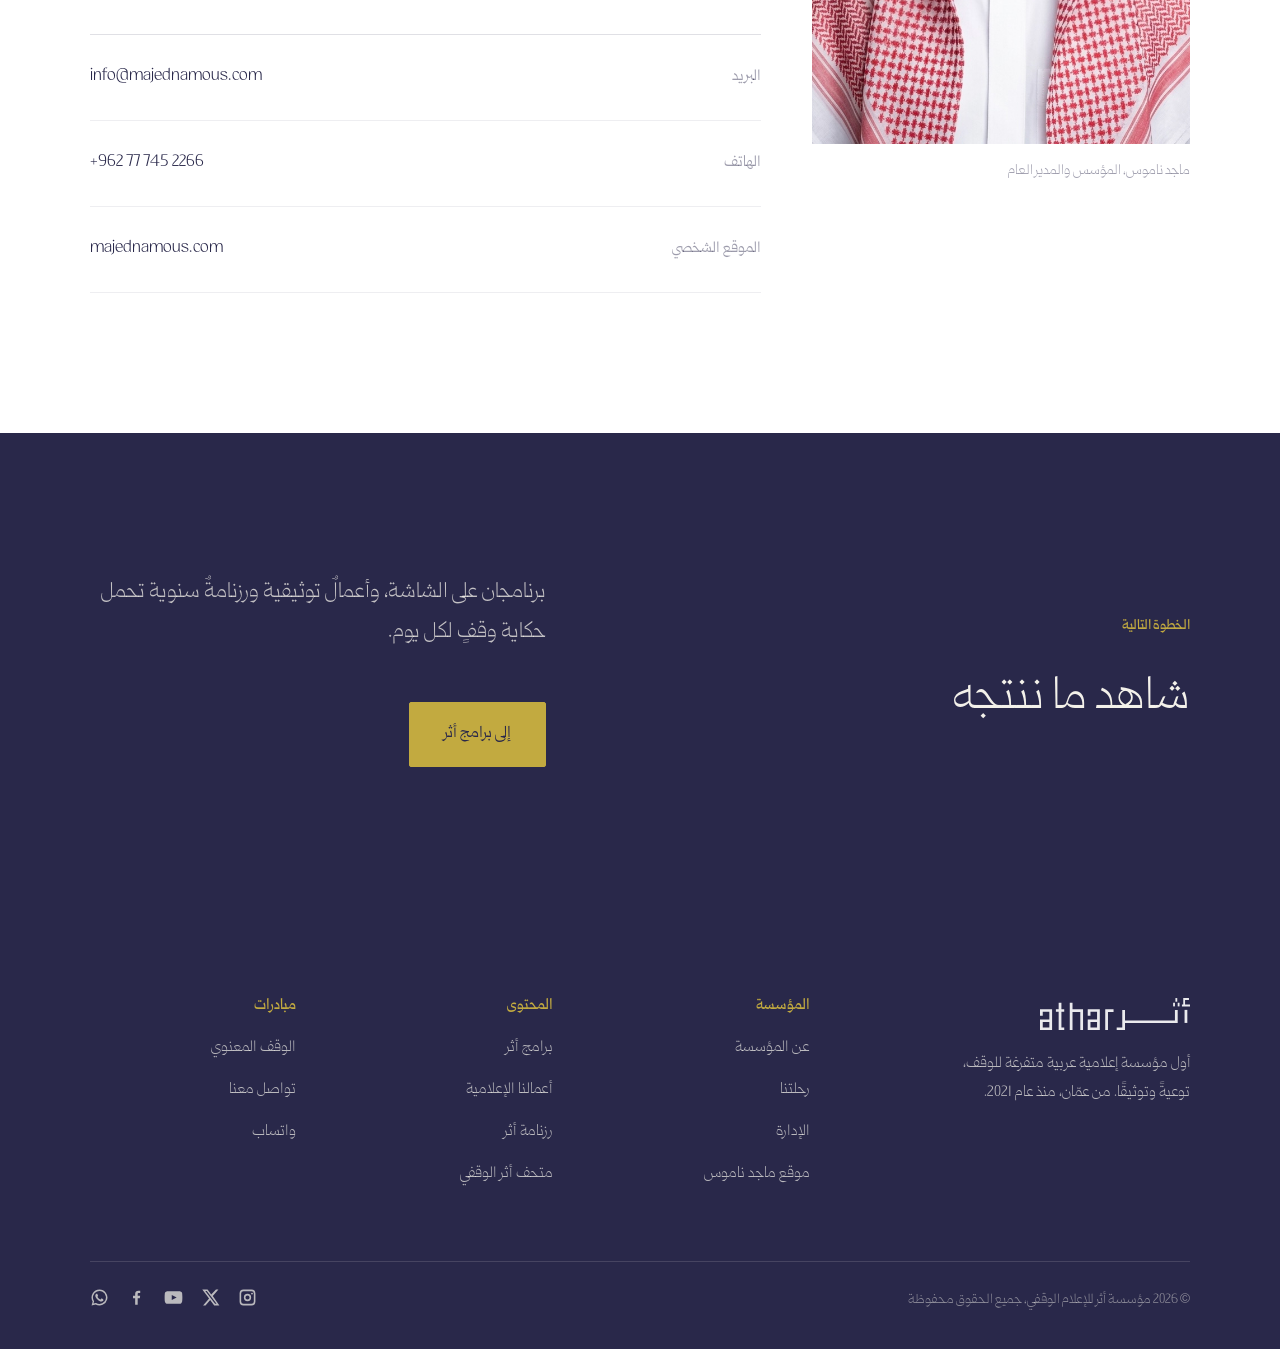
==== commit 81a234d8: "-" ====
--- a/about.html
+++ b/about.html
@@ -3,7 +3,7 @@
 <head>
 <meta charset="UTF-8">
 <meta name="viewport" content="width=device-width, initial-scale=1">
-<title>عن المؤسسة — مؤسسة أثر للإعلام الوقفي</title>
+<title>عن المؤسسة، مؤسسة أثر للإعلام الوقفي</title>
 <meta name="description" content="حكاية مؤسسة أثر للإعلام الوقفي منذ تأسيسها في عمّان عام 2021: الرؤية والرسالة، ومسيرة خمس سنوات في توثيق الوقف والتوعية به.">
 <link rel="canonical" href="https://atharwaqf.com/about.html">
 <meta property="og:type" content="website">
@@ -13,6 +13,7 @@
 <link rel="icon" type="image/svg+xml" href="assets/img/logo-v.svg">
 <link rel="preload" href="assets/fonts/Qomra-Light.otf" as="font" type="font/otf" crossorigin>
 <link rel="stylesheet" href="assets/css/athar.css?v=1">
+<script>document.documentElement.className+=" js";</script>
 </head>
 <body>
 <a href="#main" class="skip-link">تجاوز إلى المحتوى</a>
@@ -20,7 +21,7 @@
 <header class="header" id="header">
   <div class="container">
     <div class="bar">
-      <a href="index.html" class="brand" aria-label="مؤسسة أثر — الصفحة الرئيسية">
+      <a href="index.html" class="brand" aria-label="مؤسسة أثر، الصفحة الرئيسية">
         <img src="assets/img/logo-h.svg" alt="مؤسسة أثر للإعلام الوقفي" width="112" height="24">
       </a>
       <nav class="nav" id="nav" aria-label="التنقل الرئيسي">
@@ -130,8 +131,8 @@
     <div class="container">
       <div class="grid g-side">
         <figure class="figure-block" data-r>
-          <img src="assets/img/majed.jpg" alt="ماجد ناموس — المؤسس والمدير العام" loading="lazy">
-          <figcaption class="figure-cap">ماجد ناموس — المؤسس والمدير العام</figcaption>
+          <img src="assets/img/majed.jpg" alt="ماجد ناموس، المؤسس والمدير العام" loading="lazy">
+          <figcaption class="figure-cap">ماجد ناموس، المؤسس والمدير العام</figcaption>
         </figure>
         <div data-r>
           <span class="eyebrow">كلمة الإدارة</span>
--- a/assets/css/athar.css
+++ b/assets/css/athar.css
@@ -1,5 +1,5 @@
 /* ============================================================
-   مؤسسة أثر للإعلام الوقفي — نظام التصميم
+   مؤسسة أثر للإعلام الوقفي، نظام التصميم
    تحريري، فاتح، مينمال. HTML5 / CSS3 فقط.
    ============================================================ */
 
@@ -308,12 +308,12 @@
 @media (max-width:760px){.steps{grid-template-columns:1fr;gap:26px}}
 
 /* ---------- 19. الحركة ---------- */
-[data-r]{opacity:0;transform:translateY(14px);transition:opacity .8s var(--ease),transform .8s var(--ease)}
-[data-r].in{opacity:1;transform:none}
-[data-r-group] > *{opacity:0;transform:translateY(14px);transition:opacity .8s var(--ease),transform .8s var(--ease)}
-[data-r-group].in > *{opacity:1;transform:none}
+.js [data-r]{opacity:0;transform:translateY(14px);transition:opacity .8s var(--ease),transform .8s var(--ease)}
+.js [data-r].in{opacity:1;transform:none}
+.js [data-r-group] > *{opacity:0;transform:translateY(14px);transition:opacity .8s var(--ease),transform .8s var(--ease)}
+.js [data-r-group].in > *{opacity:1;transform:none}
 @media (prefers-reduced-motion:reduce){
-  [data-r],[data-r-group] > *{opacity:1;transform:none;transition:none}
+  .js [data-r],.js [data-r-group] > *{opacity:1;transform:none;transition:none}
 }
 
 /* ---------- 20. حماية الوسائط ---------- */
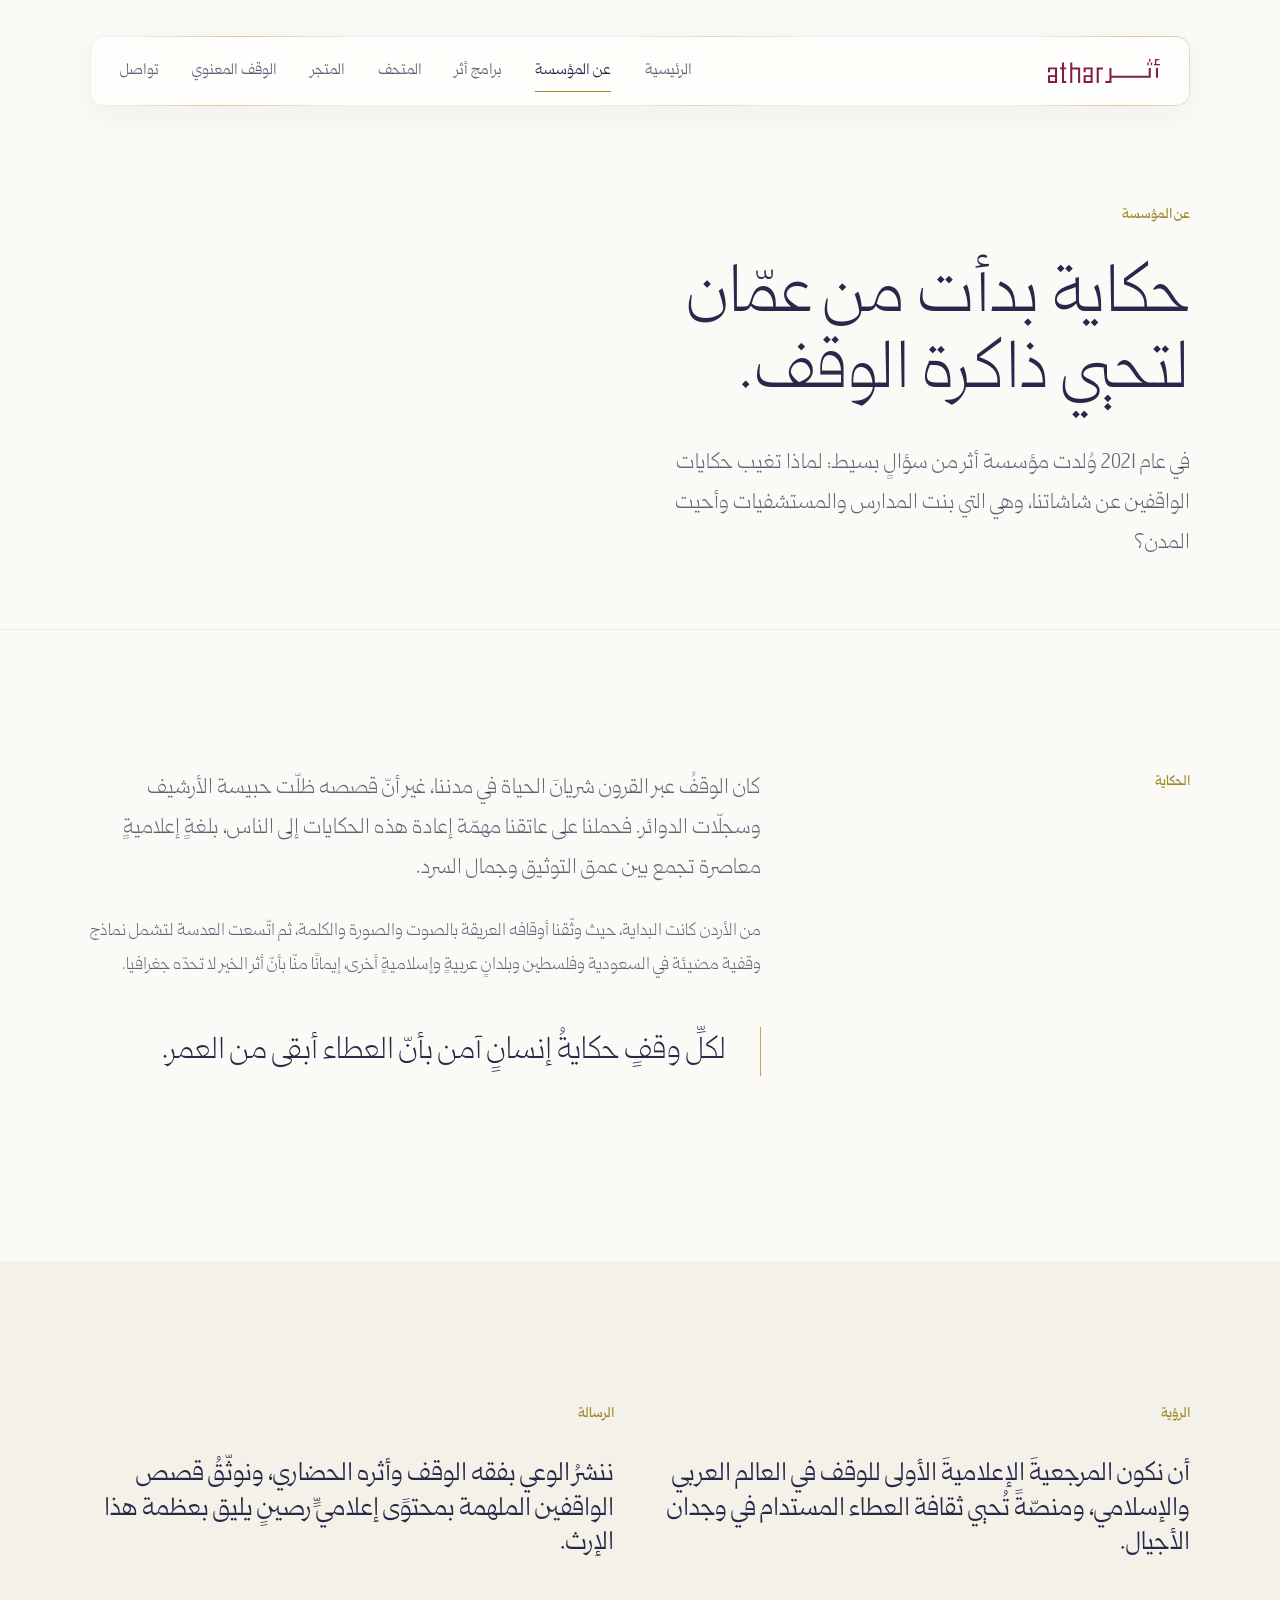
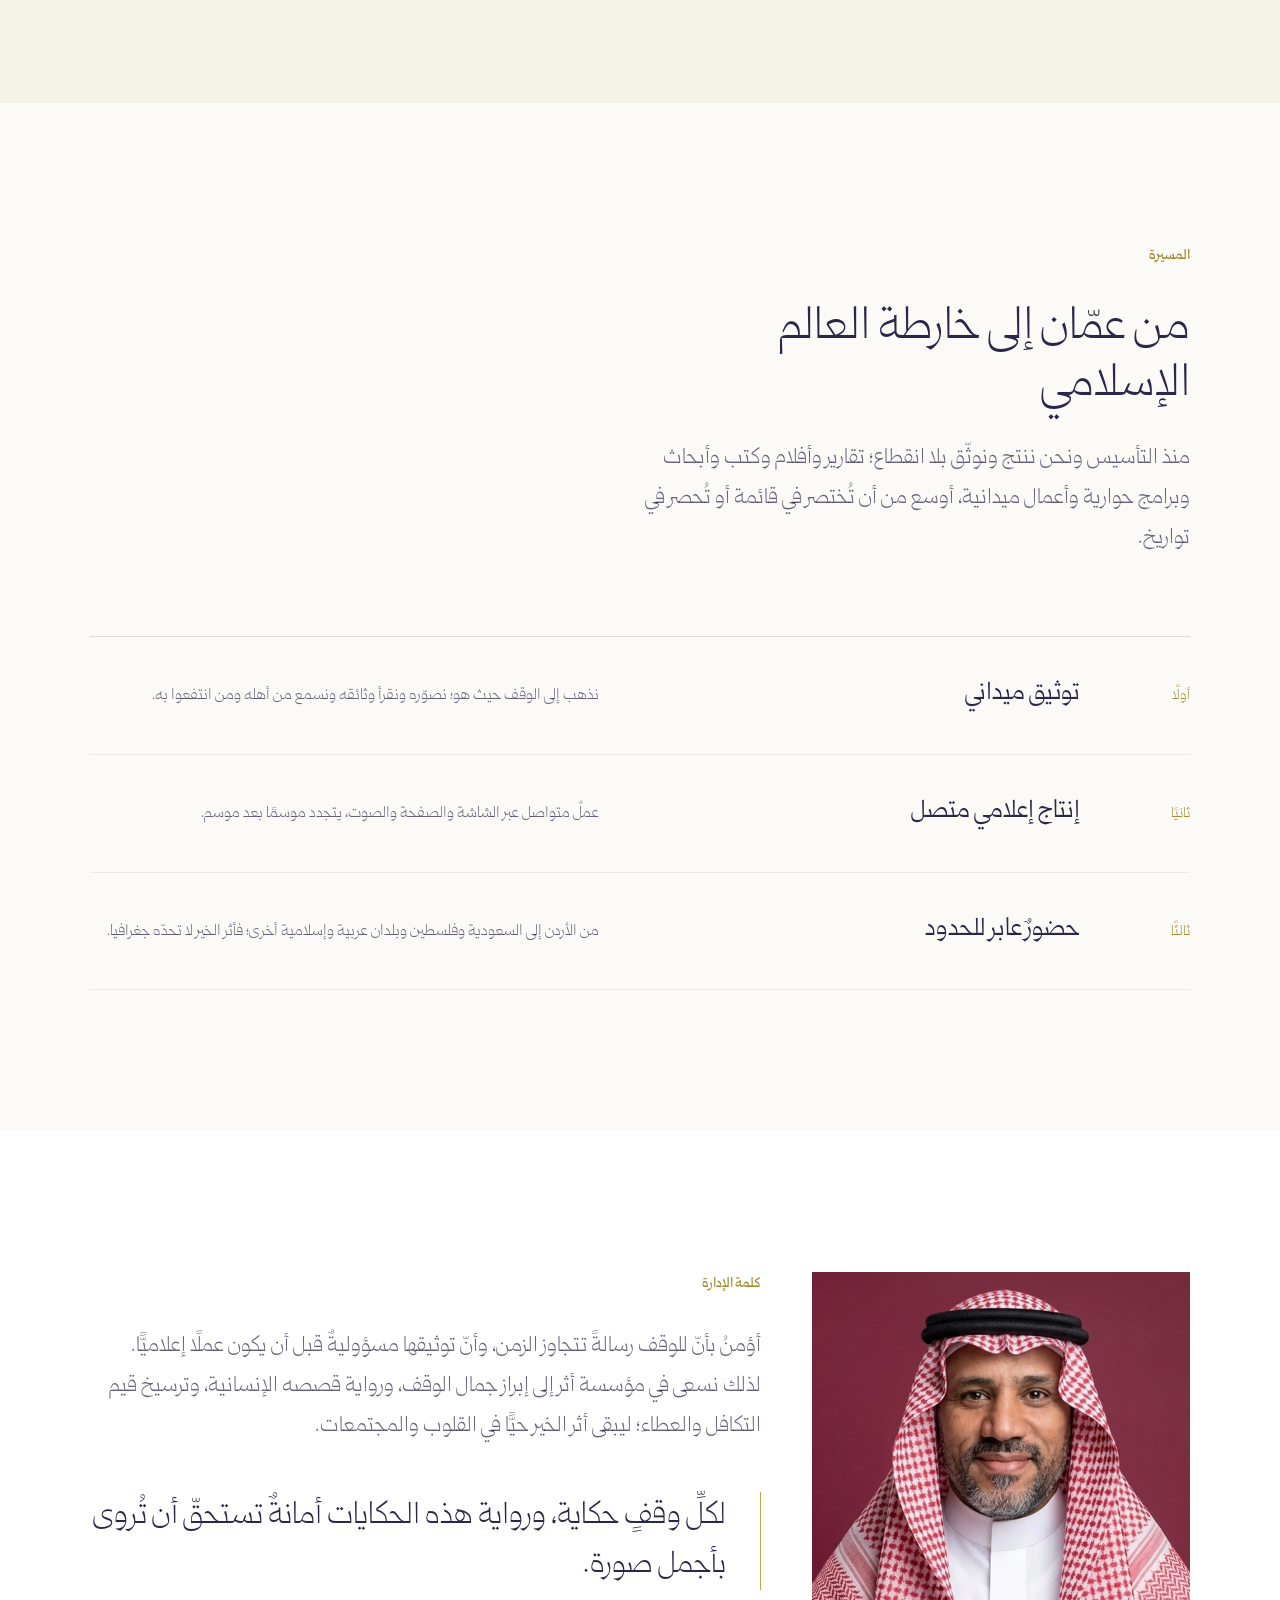
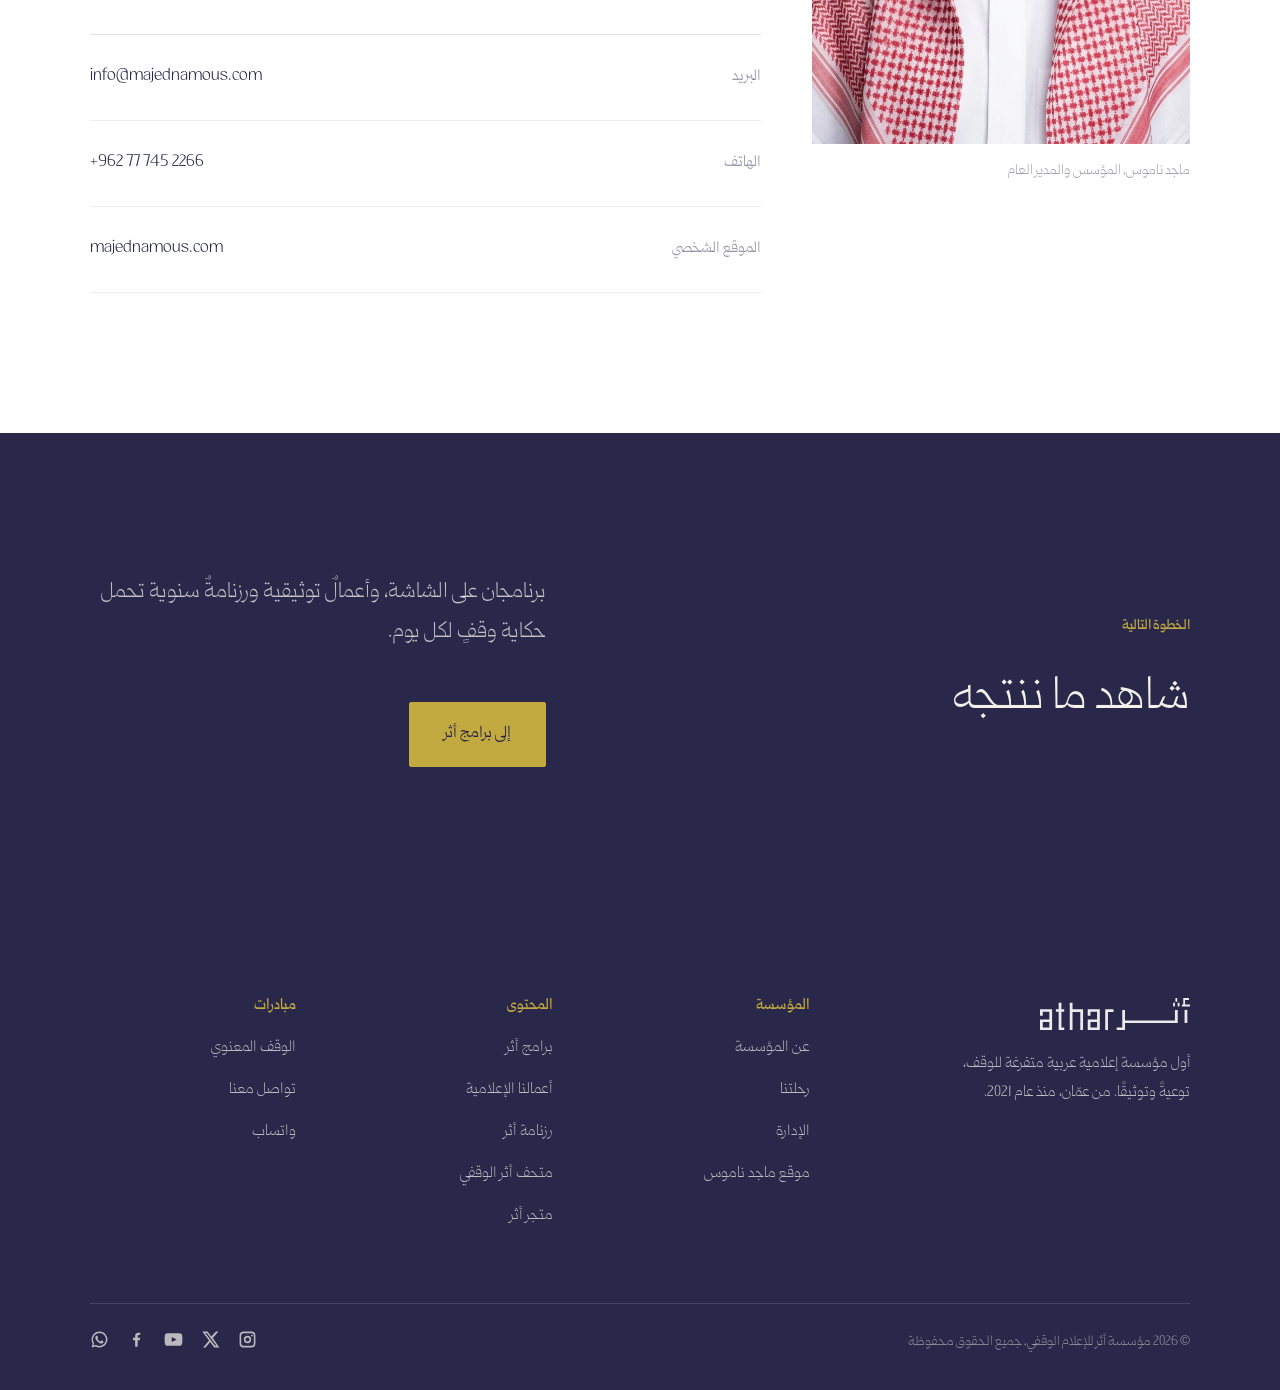
==== commit b1af2557: "إضافة متجر أثر" ====
--- a/about.html
+++ b/about.html
@@ -29,6 +29,7 @@
         <a href="about.html">عن المؤسسة</a>
         <a href="programs.html">برامج أثر</a>
         <a href="museum.html">المتحف</a>
+        <a href="store.html">المتجر</a>
         <a href="certificate.html">الوقف المعنوي</a>
         <a href="contact.html">تواصل</a>
       </nav>
--- a/assets/css/athar.css
+++ b/assets/css/athar.css
@@ -128,6 +128,30 @@
   transition:background var(--t),box-shadow var(--t);
 }
 .header.is-scrolled .bar::before{background:rgba(255,255,255,.84);box-shadow:0 10px 40px rgba(41,40,74,.07)}
+/* خيط ذهبي خفيف جدًا يسري ببطء على حافة الشريط، هوية أثر بلا لمعان */
+.bar::after{
+  content:'';position:absolute;inset:0;z-index:-1;border-radius:14px;padding:1px;pointer-events:none;
+  background:linear-gradient(104deg,
+    rgba(194,170,64,0)    4%,
+    rgba(194,170,64,.55) 16%,
+    rgba(194,170,64,0)   30%,
+    rgba(194,170,64,0)   57%,
+    rgba(194,170,64,.32) 68%,
+    rgba(194,170,64,0)   80%);
+  background-size:900px 100%;
+  -webkit-mask:linear-gradient(#fff 0 0) content-box,linear-gradient(#fff 0 0);
+          mask:linear-gradient(#fff 0 0) content-box,linear-gradient(#fff 0 0);
+  -webkit-mask-composite:xor;
+          mask-composite:exclude;
+  animation:athar-edge 26s linear infinite;
+}
+@keyframes athar-edge{
+  from{background-position:900px 50%}
+  to{background-position:0 50%}
+}
+@media (prefers-reduced-motion:reduce){
+  .bar::after{animation:none;background-position:300px 50%}
+}
 .brand img{width:clamp(88px,9vw,112px);height:auto}
 .nav{display:flex;align-items:center;gap:clamp(20px,2.6vw,38px)}
 .nav a{position:relative;font-size:.96rem;font-weight:400;color:var(--ink-70);padding-block:6px;transition:color var(--t)}
@@ -138,12 +162,17 @@
 
 /* زر القائمة: خطان عريضان فقط */
 .nav-toggle{
-  display:none;width:34px;height:26px;padding:0;border:0;background:transparent;cursor:pointer;
-  flex-direction:column;align-items:flex-end;justify-content:center;gap:6px;
-}
-.nav-toggle span{display:block;width:28px;height:3px;border-radius:1px;background:var(--ink);transition:transform .38s var(--ease),opacity .28s var(--ease)}
-.nav-toggle[aria-expanded="true"] span:nth-child(1){transform:translateY(4.5px) rotate(45deg)}
-.nav-toggle[aria-expanded="true"] span:nth-child(2){transform:translateY(-4.5px) rotate(-45deg)}
+  display:none;width:56px;height:26px;padding:0;border:0;background:transparent;cursor:pointer;
+  flex-direction:column;align-items:center;justify-content:center;gap:5px;
+  -webkit-tap-highlight-color:transparent;touch-action:manipulation;
+}
+.nav-toggle span{
+  display:block;width:56px;height:2px;border-radius:1px;background:var(--ink);
+  transform-origin:50% 50%;
+  transition:transform .38s var(--ease),opacity .28s var(--ease);
+}
+.nav-toggle[aria-expanded="true"] span:nth-child(1){transform:translateY(3.5px) rotate(45deg)}
+.nav-toggle[aria-expanded="true"] span:nth-child(2){transform:translateY(-3.5px) rotate(-45deg)}
 
 @media (max-width:900px){
   .nav-toggle{display:flex}
@@ -338,17 +367,36 @@
 @media (max-width:900px){.museum-intro{grid-template-columns:1fr}}
 .museum-grid{display:grid;grid-template-columns:repeat(3,1fr);gap:clamp(30px,3.6vw,58px)}
 @media (max-width:960px){.museum-grid{grid-template-columns:repeat(2,1fr)}}
-@media (max-width:560px){.museum-grid{grid-template-columns:1fr}}
-.banner-card figure{margin:0;position:relative;aspect-ratio:1/2;overflow:hidden;background:var(--sand);border:1px solid var(--rule-soft)}
+.banner-card figure{margin:0;position:relative;aspect-ratio:1/2;overflow:hidden;background:var(--sand);border:0;border-radius:8px}
 .banner-card figure img{width:100%;height:100%;object-fit:cover;transition:transform 1.1s var(--ease)}
-.banner-card:hover figure img{transform:scale(1.025)}
+@media (hover:hover){.banner-card:hover figure img{transform:scale(1.025)}}
 .banner-card h3{margin-top:clamp(16px,1.6vw,22px);font-size:clamp(1.08rem,1.5vw,1.28rem);font-weight:400}
 .banner-card p{margin:8px 0 0;font-size:.93rem;color:var(--ink-70);line-height:1.75}
 .banner-card .dl{
-  margin-top:16px;display:inline-flex;align-items:center;gap:10px;font-size:.9rem;color:var(--ink-45);
-  border-bottom:1px solid var(--rule);padding-bottom:6px;transition:color var(--t),border-color var(--t);
-}
-.banner-card .dl svg{width:15px;height:15px;stroke:currentColor;fill:none;stroke-width:1.6;stroke-linecap:round;stroke-linejoin:round}
-.banner-card .dl:hover{color:var(--burgundy);border-color:var(--burgundy)}
+  margin-top:clamp(16px,1.7vw,22px);
+  display:inline-flex;align-items:center;justify-content:center;gap:11px;
+  padding:13px 28px;border:1px solid var(--rule);border-radius:6px;
+  background:transparent;color:var(--ink);font-size:.94rem;font-weight:400;line-height:1;
+  transition:background var(--t),color var(--t),border-color var(--t);
+}
+.banner-card .dl svg{
+  width:16px;height:16px;stroke:currentColor;fill:none;stroke-width:1.5;
+  stroke-linecap:round;stroke-linejoin:round;transition:transform var(--t);
+}
+@media (hover:hover){
+  .banner-card .dl:hover{background:var(--ink);border-color:var(--ink);color:#fff}
+  .banner-card .dl:hover svg{transform:translateY(2px)}
+}
+.banner-card .dl:active{background:var(--ink);border-color:var(--ink);color:#fff}
 .museum-note{margin-top:clamp(50px,6vw,86px);padding-top:clamp(24px,3vw,34px);border-top:1px solid var(--rule);
   display:flex;flex-wrap:wrap;gap:16px;justify-content:space-between;align-items:baseline;font-size:.92rem;color:var(--ink-45)}
+
+/* الموبايل: عرض متحفي، لوحة واحدة متمركزة بنسبتها الحقيقية وبطاقة تعريف تحتها */
+@media (max-width:560px){
+  .museum-grid{grid-template-columns:1fr;justify-items:center;gap:clamp(48px,13vw,72px)}
+  .banner-card{width:min(64vw,290px);text-align:center}
+  .banner-card h3{margin-top:18px;font-size:1.05rem}
+  .banner-card p{margin-top:6px;font-size:.87rem;line-height:1.72}
+  .banner-card .dl{margin-top:18px;display:flex;width:100%;padding:14px 18px;font-size:.9rem}
+  .museum-note{justify-content:center;text-align:center;gap:10px}
+}
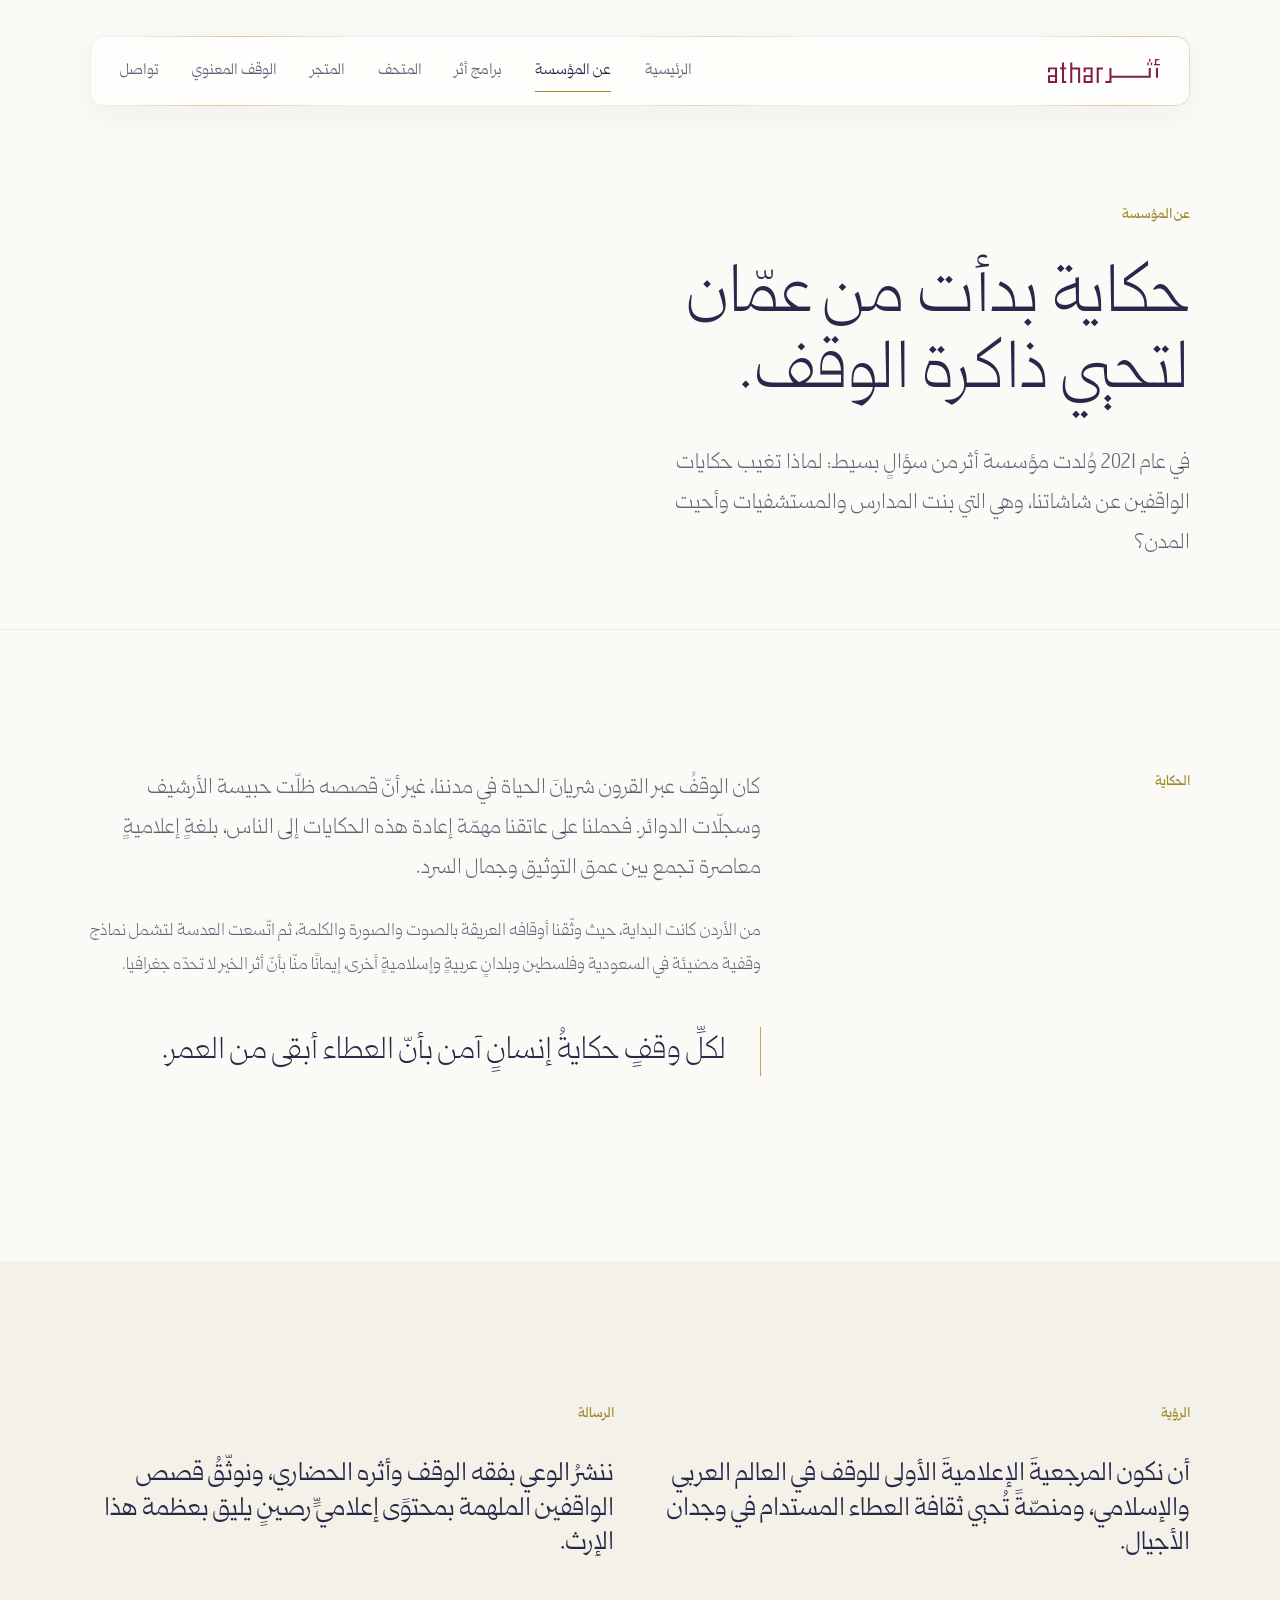
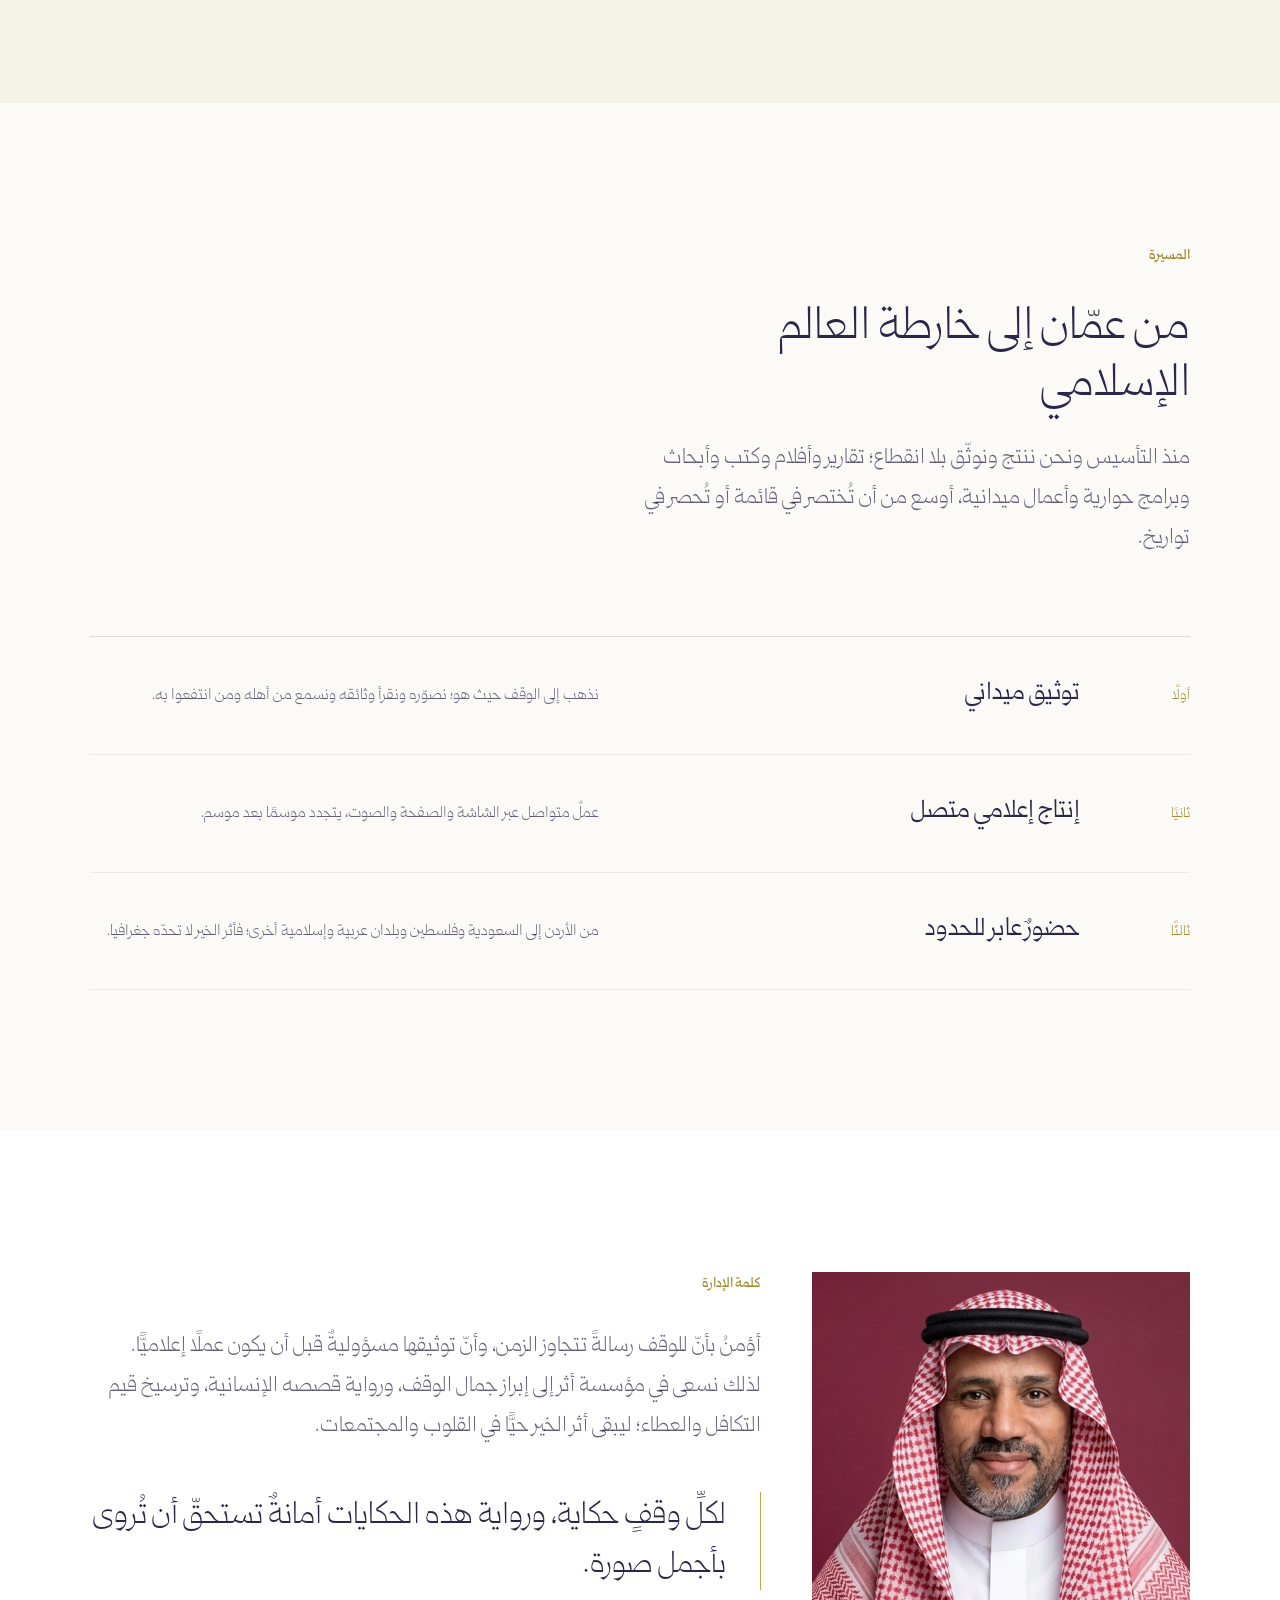
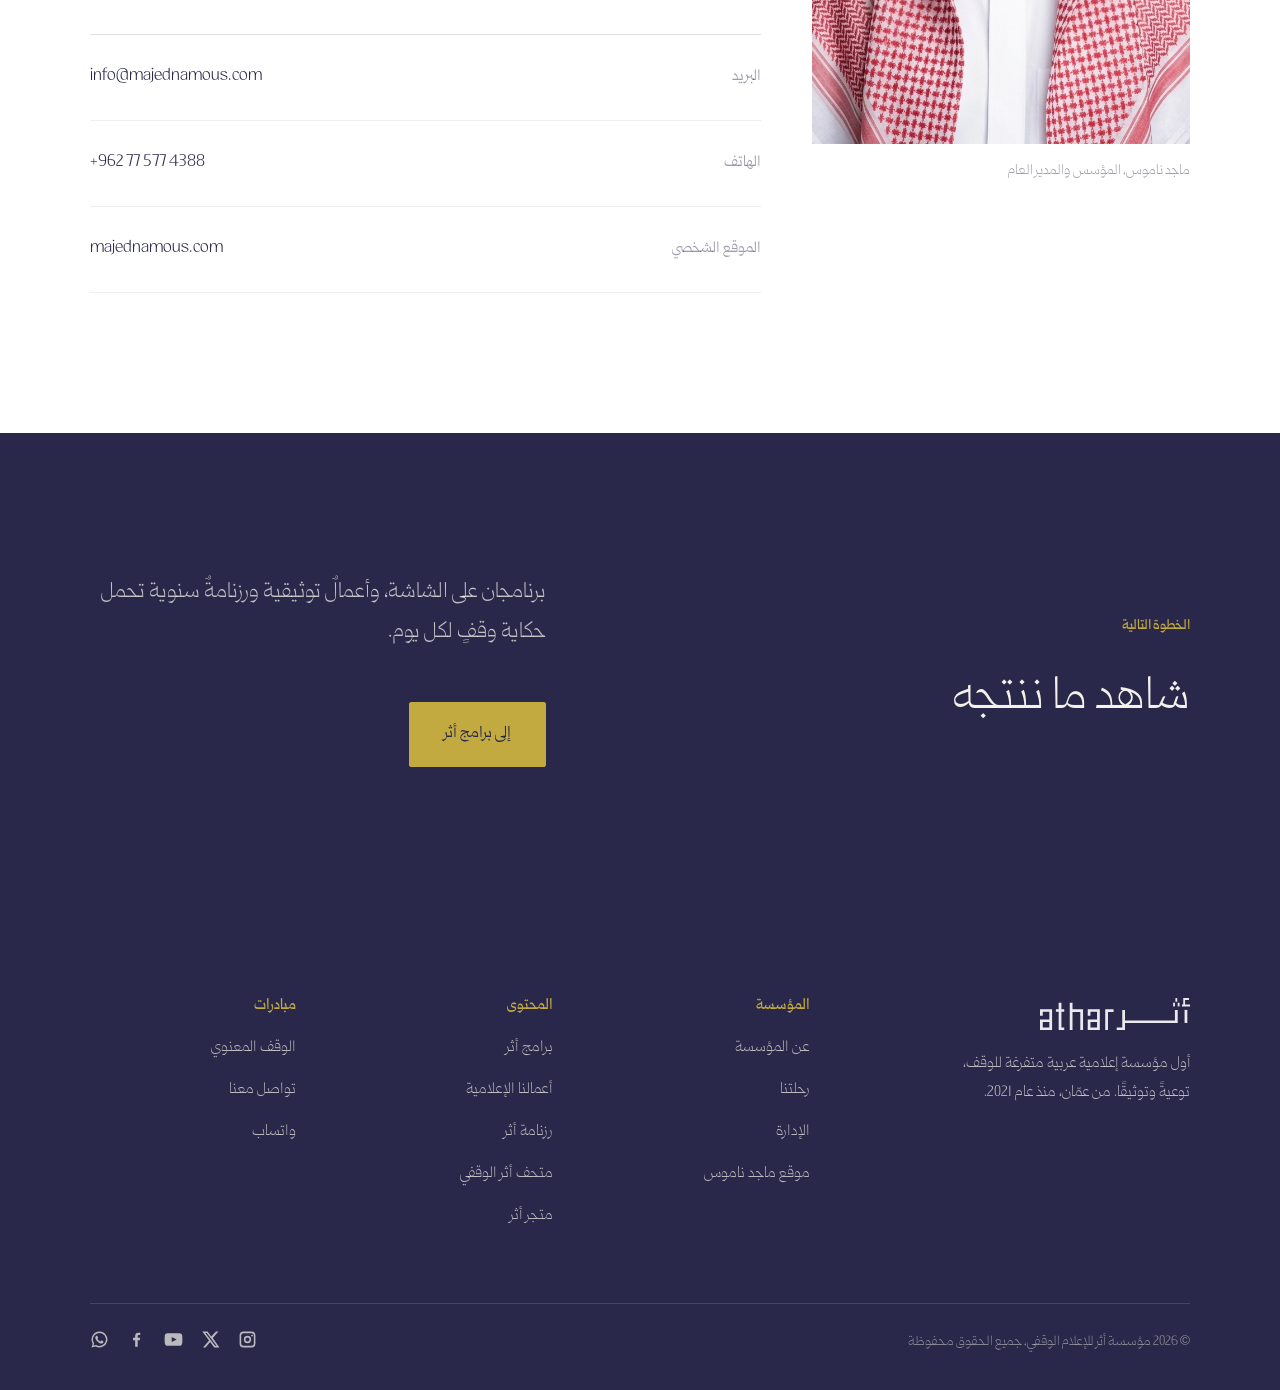
==== commit 4577dd44: "رقم التواصل الجديد وتنويه المتجر" ====
--- a/about.html
+++ b/about.html
@@ -147,7 +147,7 @@
           </blockquote>
           <div class="contact-list" style="margin-top:34px">
             <a href="mailto:info@majednamous.com"><b>البريد</b><span class="lat">info@majednamous.com</span></a>
-            <a href="tel:+962777452266"><b>الهاتف</b><span class="num">+962 77 745 2266</span></a>
+            <a href="tel:+962775774388"><b>الهاتف</b><span class="num">+962 77 577 4388</span></a>
             <a href="https://majednamous.com" target="_blank" rel="noopener"><b>الموقع الشخصي</b><span class="lat">majednamous.com</span></a>
           </div>
         </div>
@@ -173,6 +173,6 @@
 </main>
 
 <footer class="footer" id="siteFooter"></footer>
-<script src="assets/js/athar.js?v=1" defer></script>
+<script src="assets/js/athar.js?v=2" defer></script>
 </body>
 </html>
